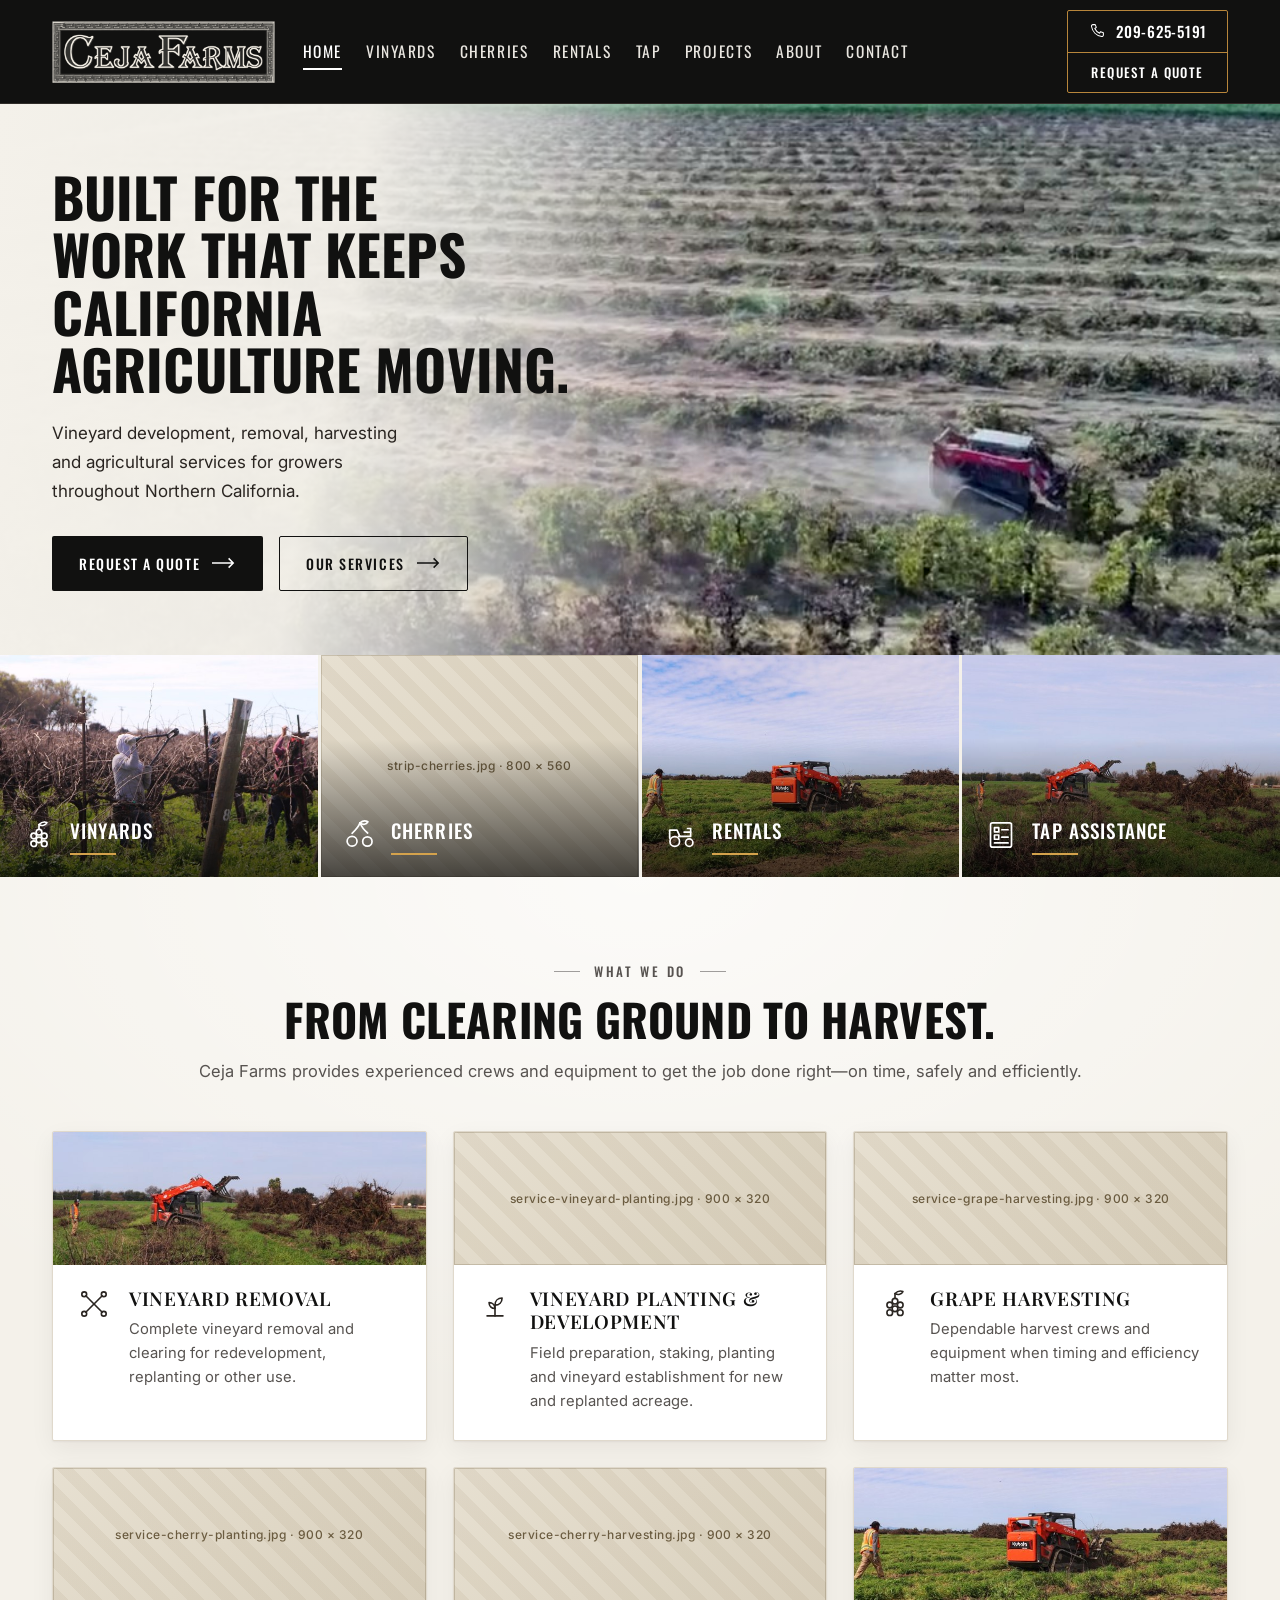
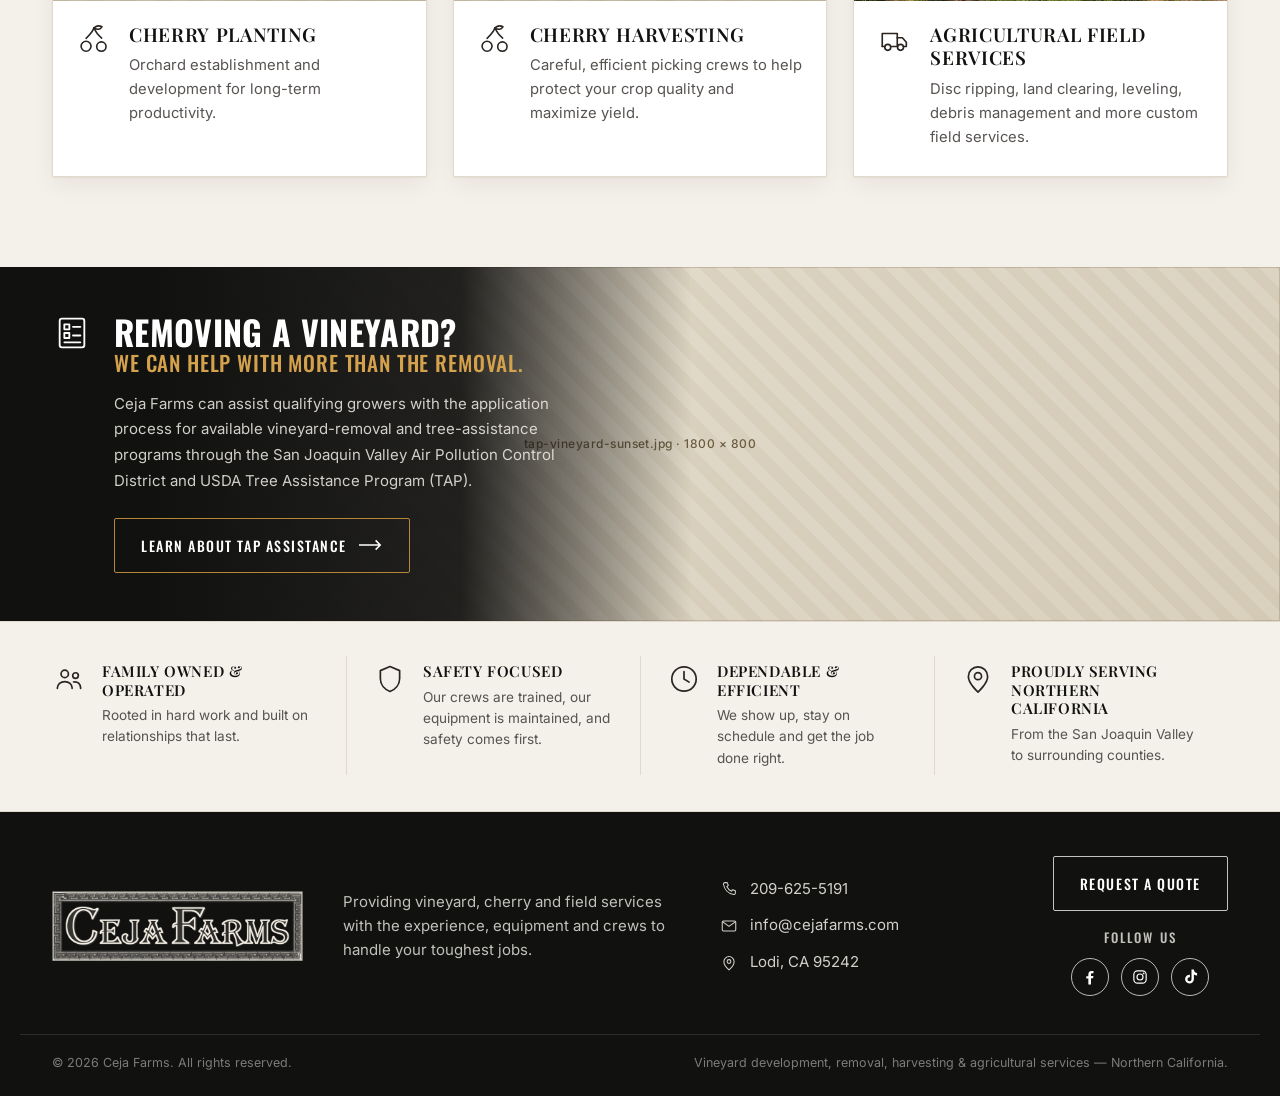
==== index.html @ ed7c7c28 "Initial commit: Ceja Farms static site Eight-page static site (plain HTML/CSS/vanilla JS, no build s" ====
<!DOCTYPE html>
<html lang="en">
<head>
<meta charset="UTF-8">
<meta name="viewport" content="width=device-width, initial-scale=1">
<title>Ceja Farms &mdash; Vineyard Development, Removal &amp; Harvesting | Northern California</title>
<meta name="description" content="Ceja Farms provides vineyard development, removal, harvesting, cherry farming, equipment rentals and TAP assistance for growers throughout Northern California.">

<link rel="preconnect" href="https://fonts.googleapis.com">
<link rel="preconnect" href="https://fonts.gstatic.com" crossorigin>
<link href="https://fonts.googleapis.com/css2?family=Oswald:wght@400;500;600;700&family=Inter:wght@400;500;600&family=Playfair+Display:wght@600;700&display=swap" rel="stylesheet">
<link rel="stylesheet" href="css/styles.css">
</head>
<body>

<a class="skip-link" href="#main">Skip to content</a>

<!-- ================================ HEADER ================================ -->
<header class="site-header" id="siteHeader">
  <div class="container header__inner">

    <a class="logo" href="index.html" aria-label="Ceja Farms home">
      <img class="logo__img" src="images/logo.png" alt="Ceja Farms" width="700" height="195">
    </a>

    <button class="nav-toggle" id="navToggle" aria-expanded="false" aria-controls="primaryNav" aria-label="Open menu">
      <span class="nav-toggle__bar"></span>
      <span class="nav-toggle__bar"></span>
      <span class="nav-toggle__bar"></span>
    </button>

    <nav class="nav" id="primaryNav" aria-label="Primary">
      <ul class="nav__list">
        <li><a class="nav__link is-active" href="index.html">Home</a></li>
        <li><a class="nav__link" href="vinyards.html">Vinyards</a></li>
        <li><a class="nav__link" href="cherries.html">Cherries</a></li>
        <li><a class="nav__link" href="rentals.html">Rentals</a></li>
        <li><a class="nav__link" href="tap.html">Tap</a></li>
        <li><a class="nav__link" href="projects.html">Projects</a></li>
        <li><a class="nav__link" href="about.html">About</a></li>
        <li><a class="nav__link" href="contact.html">Contact</a></li>
      </ul>

      <div class="header__actions">
        <a class="header__phone" href="tel:+12096255191">
          <svg class="ico" viewBox="0 0 24 24" aria-hidden="true"><path d="M6.6 3.5h3l1.5 3.7-2 1.4a12.5 12.5 0 0 0 6.3 6.3l1.4-2 3.7 1.5v3a2 2 0 0 1-2.2 2A16.8 16.8 0 0 1 4.6 5.7a2 2 0 0 1 2-2.2Z"/></svg>
          <span>209-625-5191</span>
        </a>
        <a class="btn btn--ghost-gold header__quote" href="contact.html">Request a Quote</a>
      </div>
    </nav>

  </div>
</header>

<main id="main">

  <!-- ================================= HERO ================================= -->
  <section class="hero">
    <div class="hero__media media" data-ph="hero-vineyard-removal-poster.jpg &middot; 960 &times; 540">
      <img src="images/hero-vineyard-removal-poster.jpg" alt="Aerial view of a vineyard being removed, with pulled vines windrowed between the rows">
      <!-- The source is attached by js/main.js on wide screens only, so phones
           never download it and keep the still above instead. -->
      <video class="hero__video" id="heroVideo"
             data-mp4="video/hero-vineyard-removal.mp4"
             poster="images/hero-vineyard-removal-poster.jpg"
             muted loop playsinline preload="none"
             aria-hidden="true" tabindex="-1"></video>
    </div>
    <div class="hero__scrim" aria-hidden="true"></div>

    <div class="container hero__inner">
      <div class="hero__content">
        <h1 class="hero__title">Built for the <br>work that keeps <br>California <br>agriculture moving.</h1>
        <p class="hero__lede">Vineyard development, removal, harvesting and agricultural services for growers throughout Northern California.</p>
        <div class="hero__cta">
          <a class="btn btn--solid" href="contact.html">Request a Quote <svg class="arw" viewBox="0 0 26 12" aria-hidden="true"><path d="M0 6h23M18 1l5 5-5 5"/></svg></a>
          <a class="btn btn--outline" href="#services">Our Services <svg class="arw" viewBox="0 0 26 12" aria-hidden="true"><path d="M0 6h23M18 1l5 5-5 5"/></svg></a>
        </div>
      </div>
    </div>
  </section>

  <!-- ============================= FEATURE STRIP ============================= -->
  <section class="strip" aria-label="Our divisions">
    <a class="feature" href="vinyards.html">
      <div class="feature__media media" data-ph="strip-vinyards.jpg &middot; 800 &times; 560">
        <img src="images/strip-vinyards.jpg" alt="Vineyard rows running toward the hills">
      </div>
      <div class="feature__label">
        <svg class="ico ico--lg" viewBox="0 0 24 24" aria-hidden="true"><path d="M12 4.6V8"/><path d="M12 4.6c1.9-1.9 4.1-2 5.6-1.4-1 1.9-3.3 2.8-5.6 1.4Z"/><circle cx="12" cy="10" r="2"/><circle cx="8.3" cy="12.7" r="2"/><circle cx="15.7" cy="12.7" r="2"/><circle cx="12" cy="15.4" r="2"/><circle cx="8.3" cy="18.1" r="2"/><circle cx="15.7" cy="18.1" r="2"/></svg>
        <span class="feature__name">Vinyards</span>
      </div>
    </a>

    <a class="feature" href="cherries.html">
      <div class="feature__media media" data-ph="strip-cherries.jpg &middot; 800 &times; 560">
        <img src="images/strip-cherries.jpg" alt="Ripe cherries hanging on the branch">
      </div>
      <div class="feature__label">
        <svg class="ico ico--lg" viewBox="0 0 24 24" aria-hidden="true"><path d="M12 3.4c-1.2 3.4-3.6 5.6-5.6 7.4"/><path d="M12 3.4c1.3 3.4 3.4 5.6 5.4 7.2"/><path d="M12 3.4c1.9-1.6 4-1.6 5.6-.7-1.2 1.9-3.4 2.4-5.6.7Z"/><circle cx="6.4" cy="16.4" r="3.5"/><circle cx="17.2" cy="16.6" r="3.3"/></svg>
        <span class="feature__name">Cherries</span>
      </div>
    </a>

    <a class="feature" href="rentals.html">
      <div class="feature__media media" data-ph="strip-rentals.jpg &middot; 800 &times; 560">
        <img src="images/strip-rentals.jpg" alt="Tractor and implement working an open field">
      </div>
      <div class="feature__label">
        <svg class="ico ico--lg" viewBox="0 0 24 24" aria-hidden="true"><path d="M4 14.2V8.6h5.2l2 4.4"/><path d="M10.4 13h8.4V9.9h-4.6"/><path d="M18.8 9.9V7.4h-2.2"/><circle cx="7.6" cy="16.6" r="3.4"/><circle cx="17.8" cy="17.4" r="2.6"/></svg>
        <span class="feature__name">Rentals</span>
      </div>
    </a>

    <a class="feature" href="tap.html">
      <div class="feature__media media" data-ph="strip-tap.jpg &middot; 800 &times; 560">
        <img src="images/strip-tap.jpg" alt="Crew walking a vineyard block">
      </div>
      <div class="feature__label">
        <svg class="ico ico--lg" viewBox="0 0 24 24" aria-hidden="true"><rect x="4.6" y="3.4" width="14.8" height="17.2" rx="1.4"/><rect x="7.4" y="6.8" width="3" height="3"/><path d="M12.6 8.3h4.4"/><rect x="7.4" y="12" width="3" height="3"/><path d="M12.6 13.5h4.4"/><path d="M7.4 17.6h9.6"/></svg>
        <span class="feature__name">Tap Assistance</span>
      </div>
    </a>
  </section>

  <!-- ============================== WHAT WE DO ============================== -->
  <section class="services section" id="services">
    <div class="container">

      <div class="section__head">
        <p class="eyebrow"><span class="eyebrow__rule"></span>What We Do<span class="eyebrow__rule"></span></p>
        <h2 class="section__title">From clearing ground to harvest.</h2>
        <p class="section__lede">Ceja Farms provides experienced crews and equipment to get the job done right&mdash;on time, safely and efficiently.</p>
      </div>

      <div class="cards">

        <article class="card">
          <div class="card__media media" data-ph="service-vineyard-removal.jpg &middot; 900 &times; 320">
            <img src="images/service-vineyard-removal.jpg" alt="Tractor removing old vines from a vineyard block">
          </div>
          <div class="card__body">
            <svg class="ico ico--card" viewBox="0 0 24 24" aria-hidden="true"><path d="M6.2 6.2 17.8 17.8"/><path d="M17.8 6.2 6.2 17.8"/><circle cx="5.1" cy="5.1" r="1.7"/><circle cx="18.9" cy="5.1" r="1.7"/><circle cx="5.1" cy="18.9" r="1.7"/><circle cx="18.9" cy="18.9" r="1.7"/></svg>
            <div class="card__text">
              <h3 class="card__title">Vineyard Removal</h3>
              <p>Complete vineyard removal and clearing for redevelopment, replanting or other use.</p>
            </div>
          </div>
        </article>

        <article class="card">
          <div class="card__media media" data-ph="service-vineyard-planting.jpg &middot; 900 &times; 320">
            <img src="images/service-vineyard-planting.jpg" alt="Newly planted and staked vineyard rows">
          </div>
          <div class="card__body">
            <svg class="ico ico--card" viewBox="0 0 24 24" aria-hidden="true"><path d="M12 20.4v-7.6"/><path d="M12 12.8c0-3 2-5 5-5 0 3-2 5-5 5Z"/><path d="M12 15.2c0-2.5-1.7-4.2-4.2-4.2 0 2.5 1.7 4.2 4.2 4.2Z"/><path d="M6.4 20.4h11.2"/></svg>
            <div class="card__text">
              <h3 class="card__title">Vineyard Planting &amp; Development</h3>
              <p>Field preparation, staking, planting and vineyard establishment for new and replanted acreage.</p>
            </div>
          </div>
        </article>

        <article class="card">
          <div class="card__media media" data-ph="service-grape-harvesting.jpg &middot; 900 &times; 320">
            <img src="images/service-grape-harvesting.jpg" alt="Bins of freshly picked wine grapes in the vineyard">
          </div>
          <div class="card__body">
            <svg class="ico ico--card" viewBox="0 0 24 24" aria-hidden="true"><path d="M12 4.6V8"/><path d="M12 4.6c1.9-1.9 4.1-2 5.6-1.4-1 1.9-3.3 2.8-5.6 1.4Z"/><circle cx="12" cy="10" r="2"/><circle cx="8.3" cy="12.7" r="2"/><circle cx="15.7" cy="12.7" r="2"/><circle cx="12" cy="15.4" r="2"/><circle cx="8.3" cy="18.1" r="2"/><circle cx="15.7" cy="18.1" r="2"/></svg>
            <div class="card__text">
              <h3 class="card__title">Grape Harvesting</h3>
              <p>Dependable harvest crews and equipment when timing and efficiency matter most.</p>
            </div>
          </div>
        </article>

        <article class="card">
          <div class="card__media media" data-ph="service-cherry-planting.jpg &middot; 900 &times; 320">
            <img src="images/service-cherry-planting.jpg" alt="Blossoming cherry orchard rows">
          </div>
          <div class="card__body">
            <svg class="ico ico--card" viewBox="0 0 24 24" aria-hidden="true"><path d="M12 3.4c-1.2 3.4-3.6 5.6-5.6 7.4"/><path d="M12 3.4c1.3 3.4 3.4 5.6 5.4 7.2"/><path d="M12 3.4c1.9-1.6 4-1.6 5.6-.7-1.2 1.9-3.4 2.4-5.6.7Z"/><circle cx="6.4" cy="16.4" r="3.5"/><circle cx="17.2" cy="16.6" r="3.3"/></svg>
            <div class="card__text">
              <h3 class="card__title">Cherry Planting</h3>
              <p>Orchard establishment and development for long-term productivity.</p>
            </div>
          </div>
        </article>

        <article class="card">
          <div class="card__media media" data-ph="service-cherry-harvesting.jpg &middot; 900 &times; 320">
            <img src="images/service-cherry-harvesting.jpg" alt="Ripe cherries ready for picking">
          </div>
          <div class="card__body">
            <svg class="ico ico--card" viewBox="0 0 24 24" aria-hidden="true"><path d="M12 3.4c-1.2 3.4-3.6 5.6-5.6 7.4"/><path d="M12 3.4c1.3 3.4 3.4 5.6 5.4 7.2"/><path d="M12 3.4c1.9-1.6 4-1.6 5.6-.7-1.2 1.9-3.4 2.4-5.6.7Z"/><circle cx="6.4" cy="16.4" r="3.5"/><circle cx="17.2" cy="16.6" r="3.3"/></svg>
            <div class="card__text">
              <h3 class="card__title">Cherry Harvesting</h3>
              <p>Careful, efficient picking crews to help protect your crop quality and maximize yield.</p>
            </div>
          </div>
        </article>

        <article class="card">
          <div class="card__media media" data-ph="service-field-services.jpg &middot; 900 &times; 320">
            <img src="images/service-field-services.jpg" alt="Tractor disc ripping an open field">
          </div>
          <div class="card__body">
            <svg class="ico ico--card" viewBox="0 0 24 24" aria-hidden="true"><path d="M3 16.6V7.4h10.6v9.2"/><path d="M13.6 10.4h3.6l2.8 3.2v3H18"/><path d="M3 16.6h1.8"/><path d="M9.6 16.6h4.2"/><circle cx="6.9" cy="17.2" r="2.1"/><circle cx="15.9" cy="17.2" r="2.1"/></svg>
            <div class="card__text">
              <h3 class="card__title">Agricultural Field Services</h3>
              <p>Disc ripping, land clearing, leveling, debris management and more custom field services.</p>
            </div>
          </div>
        </article>

      </div>
    </div>
  </section>

  <!-- =============================== TAP CALLOUT =============================== -->
  <section class="callout">
    <div class="callout__media media" data-ph="tap-vineyard-sunset.jpg &middot; 1800 &times; 800">
      <img src="images/tap-vineyard-sunset.jpg" alt="Vineyard at sunset with a tractor working the rows">
    </div>

    <div class="container">
      <div class="callout__panel">
        <svg class="ico ico--callout" viewBox="0 0 24 24" aria-hidden="true"><rect x="4.6" y="3.4" width="14.8" height="17.2" rx="1.4"/><rect x="7.4" y="6.8" width="3" height="3"/><path d="M12.6 8.3h4.4"/><rect x="7.4" y="12" width="3" height="3"/><path d="M12.6 13.5h4.4"/><path d="M7.4 17.6h9.6"/></svg>
        <div class="callout__text">
          <h2 class="callout__title">Removing a vineyard?<span class="callout__title-alt">We can help with more than the removal.</span></h2>
          <p>Ceja Farms can assist qualifying growers with the application process for available vineyard-removal and tree-assistance programs through the San Joaquin Valley Air Pollution Control District and USDA Tree Assistance Program (TAP).</p>
          <a class="btn btn--ghost-gold" href="tap.html">Learn About TAP Assistance <svg class="arw" viewBox="0 0 26 12" aria-hidden="true"><path d="M0 6h23M18 1l5 5-5 5"/></svg></a>
        </div>
      </div>
    </div>
  </section>

  <!-- ================================ TRUST BAR ================================ -->
  <section class="trust" aria-label="Why growers choose Ceja Farms">
    <div class="container trust__grid">

      <div class="trust__item">
        <svg class="ico ico--trust" viewBox="0 0 24 24" aria-hidden="true"><circle cx="9" cy="8.4" r="2.6"/><path d="M3.8 18.6c0-2.9 2.3-4.8 5.2-4.8s5.2 1.9 5.2 4.8"/><circle cx="16.6" cy="9.6" r="2"/><path d="M15.2 14.1c2.9-.5 5 1.3 5 4.5"/></svg>
        <div>
          <h3 class="trust__title">Family Owned &amp; Operated</h3>
          <p>Rooted in hard work and built on relationships that last.</p>
        </div>
      </div>

      <div class="trust__item">
        <svg class="ico ico--trust" viewBox="0 0 24 24" aria-hidden="true"><path d="M12 3.2 5.2 6.1v5.6c0 4.2 2.9 7.6 6.8 9.1 3.9-1.5 6.8-4.9 6.8-9.1V6.1L12 3.2Z"/></svg>
        <div>
          <h3 class="trust__title">Safety Focused</h3>
          <p>Our crews are trained, our equipment is maintained, and safety comes first.</p>
        </div>
      </div>

      <div class="trust__item">
        <svg class="ico ico--trust" viewBox="0 0 24 24" aria-hidden="true"><circle cx="12" cy="12" r="8.6"/><path d="M12 6.8V12l3.6 2.2"/></svg>
        <div>
          <h3 class="trust__title">Dependable &amp; Efficient</h3>
          <p>We show up, stay on schedule and get the job done right.</p>
        </div>
      </div>

      <div class="trust__item">
        <svg class="ico ico--trust" viewBox="0 0 24 24" aria-hidden="true"><path d="M12 21.2s6.8-6 6.8-11a6.8 6.8 0 1 0-13.6 0c0 5 6.8 11 6.8 11Z"/><circle cx="12" cy="10" r="2.5"/></svg>
        <div>
          <h3 class="trust__title">Proudly Serving Northern California</h3>
          <p>From the San Joaquin Valley to surrounding counties.</p>
        </div>
      </div>

    </div>
  </section>

</main>

<!-- ================================= FOOTER ================================= -->
<footer class="site-footer">
  <div class="container footer__grid">

    <a class="logo logo--footer" href="index.html" aria-label="Ceja Farms home">
      <img class="logo__img" src="images/logo.png" alt="Ceja Farms" width="700" height="195">
    </a>

    <p class="footer__tagline">Providing vineyard, cherry and field services with the experience, equipment and crews to handle your toughest jobs.</p>

    <ul class="footer__contact">
      <li>
        <svg class="ico" viewBox="0 0 24 24" aria-hidden="true"><path d="M6.6 3.5h3l1.5 3.7-2 1.4a12.5 12.5 0 0 0 6.3 6.3l1.4-2 3.7 1.5v3a2 2 0 0 1-2.2 2A16.8 16.8 0 0 1 4.6 5.7a2 2 0 0 1 2-2.2Z"/></svg>
        <a href="tel:+12096255191">209-625-5191</a>
      </li>
      <li>
        <svg class="ico" viewBox="0 0 24 24" aria-hidden="true"><rect x="3" y="5.4" width="18" height="13.2" rx="1.6"/><path d="m3.6 6.4 8.4 6.2 8.4-6.2"/></svg>
        <a href="mailto:info@cejafarms.com">info@cejafarms.com</a>
      </li>
      <li>
        <svg class="ico" viewBox="0 0 24 24" aria-hidden="true"><path d="M12 21.2s6.8-6 6.8-11a6.8 6.8 0 1 0-13.6 0c0 5 6.8 11 6.8 11Z"/><circle cx="12" cy="10" r="2.5"/></svg>
        <span>Lodi, CA 95242</span>
      </li>
    </ul>

    <div class="footer__actions">
      <a class="btn btn--ghost-light" href="contact.html">Request a Quote</a>
      <div class="footer__follow">
        <p class="footer__follow-label">Follow Us</p>
        <div class="socials">
          <a class="social" href="https://www.facebook.com/cejafarms/" target="_blank" rel="noopener" aria-label="Ceja Farms on Facebook">
            <svg viewBox="0 0 24 24" aria-hidden="true"><path fill="currentColor" stroke="none" d="M13.2 21v-7.4h2.5l.4-2.9h-2.9V8.9c0-.8.2-1.4 1.4-1.4h1.6V4.9c-.3 0-1.2-.1-2.3-.1-2.3 0-3.9 1.4-3.9 4v2.2H7.5v2.9h2.5V21h3.2Z"/></svg>
          </a>
          <a class="social" href="https://www.instagram.com/cejafarms/" target="_blank" rel="noopener" aria-label="Ceja Farms on Instagram">
            <svg viewBox="0 0 24 24" aria-hidden="true"><rect x="4.6" y="4.6" width="14.8" height="14.8" rx="4.4"/><circle cx="12" cy="12" r="3.6"/><circle cx="16.4" cy="7.7" r="1" fill="currentColor" stroke="none"/></svg>
          </a>
          <a class="social" href="https://www.tiktok.com/@cejafarms1" target="_blank" rel="noopener" aria-label="Ceja Farms on TikTok">
            <svg viewBox="0 0 24 24" aria-hidden="true"><path fill="currentColor" stroke="none" d="M16.7 3h-2.9v11.6a2.4 2.4 0 1 1-1.9-2.35V9.2a5.3 5.3 0 1 0 4.8 5.28V8.9a6.5 6.5 0 0 0 3.8 1.22V7.2a3.7 3.7 0 0 1-2.7-1.15A3.9 3.9 0 0 1 16.7 3Z"/></svg>
          </a>
        </div>
      </div>
    </div>

  </div>

  <div class="container footer__legal">
    <p>&copy; <span id="year">2026</span> Ceja Farms. All rights reserved.</p>
    <p>Vineyard development, removal, harvesting &amp; agricultural services &mdash; Northern California.</p>
  </div>
</footer>

<script src="js/main.js"></script>
</body>
</html>
---- css/styles.css ----
/* =========================================================================
   CEJA FARMS — Global stylesheet
   1.  Tokens
   2.  Base / reset
   3.  Layout helpers
   4.  Buttons, icons, logo
   5.  Header + navigation
   6.  Hero
   7.  Feature strip
   8.  What We Do (service cards)
   9.  TAP callout banner
   10. Trust bar
   11. Footer
   12. Image placeholders
   13. Responsive
   ========================================================================= */

/* ============================== 1. TOKENS ============================== */
:root {
  /* Palette */
  --black:        #111110;   /* header / footer / solid buttons */
  --black-soft:   #1a1917;
  --ink:          #2a2521;   /* dark brown-black body text */
  --ink-muted:    #575350;
  --cream:        #f4f1ea;   /* warm off-white section background */
  --cream-deep:   #ece7dc;   /* alternate / placeholder base */
  --white:        #ffffff;
  --gold:         #d4a24c;   /* accent — underlines, outlined buttons */
  --gold-deep:    #b8863b;
  --line:         #e0d9cc;   /* hairline borders on cream */
  --line-dark:    #302d29;   /* hairline borders on black */

  /* Type */
  --font-display: "Oswald", "Arial Narrow", Impact, sans-serif;
  --font-body:    "Inter", -apple-system, BlinkMacSystemFont, "Segoe UI", Roboto, Helvetica, Arial, sans-serif;
  --font-serif:   "Playfair Display", "Times New Roman", Georgia, serif;

  /* Metrics */
  --container:    1240px;
  --gutter:       32px;
  --header-h:     100px;
  --radius:       2px;
  /* Distance from the viewport edge to the container's content edge */
  --edge:         max(var(--gutter), calc((100vw - var(--container)) / 2 + var(--gutter)));
  --shadow-card:  0 1px 2px rgba(30, 24, 16, .05), 0 8px 24px rgba(30, 24, 16, .06);
  --ease:         cubic-bezier(.4, 0, .2, 1);
}

/* ============================ 2. BASE / RESET ============================ */
*, *::before, *::after { box-sizing: border-box; }

html { -webkit-text-size-adjust: 100%; scroll-behavior: smooth; }

body {
  margin: 0;
  font-family: var(--font-body);
  font-size: 16px;
  line-height: 1.65;
  color: var(--ink);
  background: var(--cream);
  -webkit-font-smoothing: antialiased;
}

img, svg { display: block; max-width: 100%; }
a { color: inherit; text-decoration: none; }
ul { margin: 0; padding: 0; list-style: none; }
p  { margin: 0 0 1em; }
h1, h2, h3 { margin: 0 0 .5em; }

:focus-visible {
  outline: 2px solid var(--gold);
  outline-offset: 3px;
}

.skip-link {
  position: absolute;
  left: -9999px;
  top: 0;
  z-index: 200;
  padding: 12px 20px;
  background: var(--gold);
  color: var(--black);
  font-family: var(--font-display);
  letter-spacing: .06em;
  text-transform: uppercase;
}
.skip-link:focus { left: 12px; top: 12px; }

/* ========================== 3. LAYOUT HELPERS ========================== */
.container {
  width: 100%;
  max-width: var(--container);
  margin-inline: auto;
  padding-inline: var(--gutter);
}

.section { padding: 84px 0 90px; }

/* Photo slot. Every image on the page sits in one of these so a missing photo
   still holds its aspect ratio (see section 12 for the placeholder styling).
   Declared here, ahead of the components, so component rules can override it. */
.media {
  position: relative;
  overflow: hidden;
  background: var(--cream-deep);
}
.media img {
  width: 100%;
  height: 100%;
  object-fit: cover;
}

.services {
  background:
    radial-gradient(120% 90% at 50% 0%, rgba(255, 255, 255, .7), rgba(255, 255, 255, 0) 60%),
    var(--cream);
}

.section__head {
  text-align: center;
  max-width: 900px;
  margin: 0 auto 46px;
}

.eyebrow {
  display: flex;
  align-items: center;
  justify-content: center;
  gap: 14px;
  margin: 0 0 14px;
  font-family: var(--font-display);
  font-size: 13px;
  font-weight: 500;
  letter-spacing: .22em;
  text-transform: uppercase;
  color: var(--ink-muted);
}
.eyebrow__rule {
  width: 26px;
  height: 1px;
  background: var(--ink-muted);
  opacity: .55;
}

.section__title {
  margin: 0 0 14px;
  font-family: var(--font-display);
  font-weight: 700;
  font-size: clamp(28px, 3.5vw, 46px);
  line-height: 1.06;
  letter-spacing: .005em;
  text-transform: uppercase;
  color: var(--black);
}

.section__lede {
  margin: 0;
  font-size: 16.5px;
  color: var(--ink-muted);
}

/* ===================== 4. BUTTONS, ICONS, LOGO ===================== */
.btn {
  display: inline-flex;
  align-items: center;
  gap: 12px;
  padding: 15px 26px;
  border: 1px solid transparent;
  border-radius: var(--radius);
  font-family: var(--font-display);
  font-size: 14px;
  font-weight: 500;
  letter-spacing: .11em;
  text-transform: uppercase;
  white-space: nowrap;
  cursor: pointer;
  transition: background-color .25s var(--ease), color .25s var(--ease),
              border-color .25s var(--ease), transform .25s var(--ease);
}
.btn:hover { transform: translateY(-1px); }
.btn .arw { width: 24px; height: 12px; flex: none; }
.btn .arw path { fill: none; stroke: currentColor; stroke-width: 1.6; }

.btn--solid  { background: var(--black); color: var(--white); }
.btn--solid:hover { background: var(--gold-deep); }

.btn--outline {
  background: transparent;
  color: var(--black);
  border-color: var(--black);
}
.btn--outline:hover { background: var(--black); color: var(--white); }

.btn--ghost-gold {
  background: transparent;
  color: var(--white);
  border-color: var(--gold-deep);
}
.btn--ghost-gold:hover { background: var(--gold); color: var(--black); border-color: var(--gold); }

.btn--ghost-light {
  background: transparent;
  color: var(--white);
  border-color: rgba(255, 255, 255, .75);
}
.btn--ghost-light:hover { background: var(--white); color: var(--black); }

/* Line icons */
.ico {
  width: 18px;
  height: 18px;
  flex: none;
  fill: none;
  stroke: currentColor;
  stroke-width: 1.4;
  stroke-linecap: round;
  stroke-linejoin: round;
}
.ico--lg      { width: 34px; height: 34px; stroke-width: 1.2; }
.ico--card    { width: 34px; height: 34px; stroke-width: 1.15; color: var(--ink); }
.ico--callout { width: 40px; height: 40px; stroke-width: 1.1; color: var(--white); }
.ico--trust   { width: 34px; height: 34px; stroke-width: 1.2; color: var(--ink); }

/* Wordmark (images/logo.png — dark plaque w/ transparency, sits on the black bars) */
.logo {
  display: inline-block;
  line-height: 0;
}

.logo__img {
  display: block;
  height: 62px;
  width: auto;
}

.logo--footer .logo__img { height: 70px; }

/* ======================= 5. HEADER + NAVIGATION ======================= */
.site-header {
  position: sticky;
  top: 0;
  z-index: 100;
  background: var(--black);
  border-bottom: 1px solid var(--line-dark);
}

.header__inner {
  display: flex;
  align-items: center;
  gap: 28px;
  min-height: var(--header-h);
  padding-block: 10px;
}

.nav {
  display: flex;
  align-items: center;
  gap: 28px;
  flex: 1;
  justify-content: space-between;
}

.nav__list {
  display: flex;
  align-items: center;
  gap: clamp(14px, 1.9vw, 30px);
  flex-wrap: wrap;
}

.nav__link {
  position: relative;
  display: block;
  padding: 6px 0;
  font-family: var(--font-display);
  font-size: 15.5px;
  font-weight: 400;
  letter-spacing: .1em;
  text-transform: uppercase;
  color: #e9e6e0;
  transition: color .2s var(--ease);
}
.nav__link::after {
  content: "";
  position: absolute;
  left: 0;
  bottom: 0;
  width: 0;
  height: 2px;
  background: var(--white);
  transition: width .25s var(--ease);
}
.nav__link:hover { color: var(--white); }
.nav__link:hover::after,
.nav__link.is-active::after { width: 100%; }
.nav__link.is-active { color: var(--white); }

.header__actions {
  display: flex;
  flex-direction: column;
  align-items: stretch;
  gap: 0;
  border: 1px solid var(--gold-deep);
  border-radius: var(--radius);
  overflow: hidden;
}

.header__phone {
  display: flex;
  align-items: center;
  justify-content: center;
  gap: 10px;
  padding: 8px 20px;
  font-family: var(--font-display);
  font-size: 15px;
  font-weight: 500;
  letter-spacing: .05em;
  color: var(--white);
  border-bottom: 1px solid var(--gold-deep);
  transition: background-color .2s var(--ease);
}
.header__phone:hover { background: rgba(212, 162, 76, .14); }

.header__quote {
  justify-content: center;
  padding: 9px 20px;
  border: 0;
  font-size: 13px;
}

/* Mobile menu button */
.nav-toggle {
  display: none;
  margin-left: auto;
  padding: 10px;
  width: 44px;
  height: 42px;
  background: transparent;
  border: 1px solid var(--line-dark);
  border-radius: var(--radius);
  cursor: pointer;
}
.nav-toggle__bar {
  display: block;
  width: 100%;
  height: 1.5px;
  background: var(--white);
  transition: transform .3s var(--ease), opacity .2s var(--ease);
}
.nav-toggle__bar + .nav-toggle__bar { margin-top: 5px; }
.nav-toggle[aria-expanded="true"] .nav-toggle__bar:nth-child(1) { transform: translateY(6.5px) rotate(45deg); }
.nav-toggle[aria-expanded="true"] .nav-toggle__bar:nth-child(2) { opacity: 0; }
.nav-toggle[aria-expanded="true"] .nav-toggle__bar:nth-child(3) { transform: translateY(-6.5px) rotate(-45deg); }

/* ================================ 6. HERO ================================ */
.hero {
  position: relative;
  display: flex;
  align-items: center;
  min-height: clamp(520px, 43vw, 640px);
  background: var(--cream);
  overflow: hidden;
}

.hero__media {
  position: absolute;
  inset: 0;
  z-index: 0;
}

/* Holds solid cream behind the headline, then clears quickly so the footage
   keeps its own colour instead of being hazed across the whole frame. */
.hero__scrim {
  position: absolute;
  inset: 0;
  z-index: 1;
  background: linear-gradient(
    100deg,
    var(--cream) 0%,
    rgba(244, 241, 234, .96) 27%,
    rgba(244, 241, 234, .66) 39%,
    rgba(244, 241, 234, .16) 51%,
    rgba(244, 241, 234, 0) 60%
  );
}

.hero__inner { position: relative; z-index: 2; width: 100%; }

.hero__content { max-width: 640px; padding: 56px 0; }

.hero__title {
  margin: 0 0 22px;
  font-family: var(--font-display);
  font-weight: 700;
  font-size: clamp(36px, 4.3vw, 58px);
  line-height: 1.04;
  letter-spacing: .002em;
  text-transform: uppercase;
  color: var(--black);
}
/* Line breaks are authored to match the mockup on desktop; below the nav
   breakpoint the headline reflows naturally instead. */
@media (max-width: 1024px) {
  .hero__title br { display: none; }
}

.hero__lede {
  max-width: 34ch;
  margin: 0 0 30px;
  font-size: 17px;
  line-height: 1.7;
  color: var(--ink);
}

.hero__cta { display: flex; flex-wrap: wrap; gap: 16px; }

/* ============================ 7. FEATURE STRIP ============================ */
.strip {
  display: grid;
  grid-template-columns: repeat(4, 1fr);
  gap: 3px;
  background: var(--cream);
}

.feature {
  position: relative;
  display: block;
  overflow: hidden;
  isolation: isolate;
}

.feature__media {
  aspect-ratio: 10 / 7;
  height: 100%;
}
.feature__media img { transition: transform .7s var(--ease); }
.feature:hover .feature__media img { transform: scale(1.05); }

.feature::after {
  content: "";
  position: absolute;
  inset: 0;
  background: linear-gradient(180deg, rgba(0, 0, 0, 0) 38%, rgba(0, 0, 0, .68) 100%);
  z-index: 1;
}

.feature__label {
  position: absolute;
  left: 0;
  right: 0;
  bottom: 0;
  z-index: 2;
  display: flex;
  align-items: center;
  gap: 14px;
  padding: 20px 22px 22px;
  color: var(--white);
}

.feature__name {
  position: relative;
  padding-bottom: 8px;
  font-family: var(--font-display);
  font-size: clamp(16px, 1.5vw, 21px);
  font-weight: 500;
  letter-spacing: .06em;
  text-transform: uppercase;
}
.feature__name::after {
  content: "";
  position: absolute;
  left: 0;
  bottom: 0;
  width: 46px;
  height: 2px;
  background: var(--gold);
  transition: width .35s var(--ease);
}
.feature:hover .feature__name::after { width: 100%; }

/* ========================= 8. WHAT WE DO — CARDS ========================= */
.cards {
  display: grid;
  grid-template-columns: repeat(3, 1fr);
  gap: 26px;
}

.card {
  display: flex;
  flex-direction: column;
  background: var(--white);
  border: 1px solid var(--line);
  border-radius: var(--radius);
  box-shadow: var(--shadow-card);
  overflow: hidden;
  transition: transform .3s var(--ease), box-shadow .3s var(--ease);
}
.card:hover {
  transform: translateY(-3px);
  box-shadow: 0 2px 4px rgba(30, 24, 16, .06), 0 16px 34px rgba(30, 24, 16, .12);
}

.card__media { aspect-ratio: 45 / 16; }
.card__media img { transition: transform .6s var(--ease); }
.card:hover .card__media img { transform: scale(1.04); }

.card__body {
  display: grid;
  grid-template-columns: 34px 1fr;
  gap: 18px;
  padding: 22px 24px 26px;
  flex: 1;
}

.card__title {
  margin: 0 0 8px;
  font-family: var(--font-serif);
  font-weight: 600;
  font-size: 19px;
  line-height: 1.25;
  letter-spacing: .035em;
  text-transform: uppercase;
  color: var(--black);
}

.card__text p {
  margin: 0;
  font-size: 14.8px;
  line-height: 1.62;
  color: var(--ink-muted);
}

/* =========================== 9. TAP CALLOUT =========================== */
.callout {
  position: relative;
  background: var(--black);
  overflow: hidden;
}

.callout__media {
  position: absolute;
  inset: 0;
  z-index: 0;
}

.callout .container { position: relative; z-index: 2; }

.callout__panel {
  position: relative;
  display: grid;
  grid-template-columns: 40px 1fr;
  gap: 22px;
  min-width: 0;              /* never let the button's width stretch the panel */
  max-width: 640px;
  padding: 46px 54px 48px 0;
}
.callout__text { min-width: 0; }
.callout__panel::before {
  content: "";
  position: absolute;
  top: 0;
  bottom: 0;
  right: 0;
  left: -100vw;              /* bleed the dark panel to the left edge */
  z-index: -1;
  background: linear-gradient(
    90deg,
    var(--black) 0%,
    var(--black) 72%,
    rgba(17, 17, 16, .92) 88%,
    rgba(17, 17, 16, 0) 100%
  );
}

.callout__title {
  margin: 0 0 16px;
  font-family: var(--font-display);
  font-weight: 700;
  font-size: clamp(24px, 2.9vw, 34px);
  line-height: 1.12;
  letter-spacing: .01em;
  text-transform: uppercase;
  color: var(--white);
}
.callout__title-alt {
  display: block;
  font-size: .62em;
  font-weight: 500;
  letter-spacing: .04em;
  color: var(--gold);
}

.callout__text p {
  max-width: 52ch;
  margin: 0 0 24px;
  font-size: 15px;
  line-height: 1.72;
  color: rgba(240, 237, 231, .86);
}

/* ============================ 10. TRUST BAR ============================ */
.trust {
  background: var(--cream);
  border-top: 1px solid var(--line);
  border-bottom: 1px solid var(--line);
  padding: 34px 0 36px;
}

.trust__grid {
  display: grid;
  grid-template-columns: repeat(4, 1fr);
}

.trust__item {
  display: grid;
  grid-template-columns: 34px 1fr;
  gap: 16px;
  padding: 6px 26px;
  border-left: 1px solid var(--line);
}
.trust__item:first-child { border-left: 0; padding-left: 0; }

.trust__title {
  margin: 0 0 6px;
  font-family: var(--font-serif);
  font-weight: 600;
  font-size: 15px;
  line-height: 1.25;
  letter-spacing: .04em;
  text-transform: uppercase;
  color: var(--black);
}

.trust__item p {
  margin: 0;
  font-size: 13.6px;
  line-height: 1.55;
  color: var(--ink-muted);
}

/* ============================== 11. FOOTER ============================== */
.site-footer {
  background: var(--black);
  color: #e9e6e0;
  padding: 44px 0 22px;
}

.footer__grid {
  display: grid;
  grid-template-columns: auto minmax(0, 1.15fr) minmax(0, 1fr) auto;
  align-items: center;
  gap: 40px;
}

.footer__tagline {
  margin: 0;
  font-size: 15px;
  line-height: 1.6;
  color: rgba(233, 230, 224, .82);
}

.footer__contact { display: grid; gap: 12px; }
.footer__contact li {
  display: flex;
  align-items: center;
  gap: 12px;
  font-size: 15px;
  color: rgba(233, 230, 224, .9);
}
.footer__contact a { transition: color .2s var(--ease); }
.footer__contact a:hover { color: var(--gold); }

.footer__actions {
  display: grid;
  justify-items: center;
  gap: 16px;
}

.socials { display: flex; gap: 12px; }

.social {
  display: grid;
  place-items: center;
  width: 38px;
  height: 38px;
  border: 1px solid rgba(255, 255, 255, .7);
  border-radius: 50%;
  color: var(--white);
  transition: background-color .25s var(--ease), color .25s var(--ease), border-color .25s var(--ease);
}
.social svg {
  width: 20px;
  height: 20px;
  fill: none;
  stroke: currentColor;
  stroke-width: 1.4;
}
.social:hover { background: var(--white); color: var(--black); border-color: var(--white); }

.footer__legal {
  display: flex;
  flex-wrap: wrap;
  justify-content: space-between;
  gap: 8px 24px;
  margin-top: 38px;
  padding-top: 18px;
  border-top: 1px solid var(--line-dark);
}
.footer__legal p {
  margin: 0;
  font-size: 12.5px;
  color: rgba(233, 230, 224, .5);
}

/* ======================= 12. IMAGE PLACEHOLDERS ======================= */
/* Base .media rules live in section 3 so component overrides (the absolutely
   positioned hero/callout backgrounds) win the cascade. */
.media.is-placeholder {
  background:
    repeating-linear-gradient(45deg,
      rgba(180, 165, 138, .16) 0 12px,
      rgba(180, 165, 138, 0) 12px 24px),
    linear-gradient(140deg, #e7e0d1 0%, #d9d0bd 100%);
  box-shadow: inset 0 0 0 1px rgba(120, 104, 76, .28);
}
.media.is-placeholder img { display: none; }
.media.is-placeholder::after {
  content: attr(data-ph);
  position: absolute;
  inset: 0;
  display: flex;
  align-items: center;
  justify-content: center;
  padding: 10px 14px;
  font-family: var(--font-body);
  font-size: 12px;
  font-weight: 500;
  letter-spacing: .04em;
  line-height: 1.45;
  text-align: center;
  color: #6b5c40;
}

/* =========================================================================
   INTERIOR PAGE COMPONENTS
   Used by vinyards.html (and reusable by the other interior pages).
   ========================================================================= */

/* ------------------------------ Page hero ------------------------------ */
.page-hero {
  position: relative;
  display: flex;
  align-items: center;
  min-height: clamp(460px, 36vw, 540px);
  background: var(--cream);
  overflow: hidden;
}
.page-hero__media { position: absolute; inset: 0; z-index: 0; }
.page-hero__scrim {
  position: absolute;
  inset: 0;
  z-index: 1;
  background: linear-gradient(
    100deg,
    var(--cream) 0%,
    rgba(244, 241, 234, .96) 24%,
    rgba(244, 241, 234, .74) 36%,
    rgba(244, 241, 234, .24) 50%,
    rgba(244, 241, 234, 0) 62%
  );
}
.page-hero__inner { position: relative; z-index: 2; width: 100%; }
.page-hero__content { max-width: 600px; padding: 54px 0; }

.page-hero__title {
  margin: 0 0 18px;
  font-family: var(--font-display);
  font-weight: 700;
  font-size: clamp(34px, 4.2vw, 56px);
  line-height: 1.04;
  text-transform: uppercase;
  color: var(--black);
}

/* Short gold rule under a left-aligned heading */
.rule {
  width: 62px;
  height: 3px;
  margin: 0 0 22px;
  background: var(--gold);
  border: 0;
}

.page-hero__sub {
  max-width: 30ch;
  margin: 0 0 20px;
  font-size: clamp(18px, 1.6vw, 21px);
  line-height: 1.45;
  color: var(--ink);
}

.page-hero__body {
  max-width: 44ch;
  margin: 0 0 28px;
  font-size: 15.5px;
  line-height: 1.7;
  color: var(--ink-muted);
}

/* --------------------- Centred section heading + rule --------------------- */
.section__title--center { margin-bottom: 0; }

.rule--center {
  width: 62px;
  margin: 14px auto 18px;
}

/* ---------------------- Four-up cards (solutions) ---------------------- */
.cards--four { grid-template-columns: repeat(4, 1fr); }
.card--tall .card__media { aspect-ratio: 5 / 3; }

/* Narrower columns than the 3-up home grid, so the type steps down a notch. */
.cards--four .card__body {
  grid-template-columns: 30px 1fr;
  gap: 14px;
  padding: 20px 20px 24px;
}
.cards--four .ico--card { width: 30px; height: 30px; }
.cards--four .card__title { font-size: 17px; letter-spacing: .03em; }
.cards--four .card__text p { font-size: 14.2px; }

/* ------------------- Boxed TAP callout (interior pages) ------------------- */
.callout--boxed {
  background: transparent;
  overflow: visible;
  padding: 0;
}
.callout--boxed .callout__wrap {
  position: relative;
  display: grid;
  grid-template-columns: minmax(0, 46%) minmax(0, 54%);
  overflow: hidden;
  border-radius: var(--radius);
  background: var(--black);
}
.callout--boxed .callout__media {
  position: relative;
  inset: auto;
  grid-column: 2;
  grid-row: 1;
  min-height: 100%;
}
.callout--boxed .callout__panel {
  grid-column: 1;
  grid-row: 1;
  max-width: none;
  padding: 40px 40px 42px 38px;
  z-index: 2;
}
.callout--boxed .callout__title { font-size: clamp(22px, 2.2vw, 28px); }
.callout--boxed .callout__text p { font-size: 14.6px; }

.callout--boxed .callout__panel::before {
  left: 0;
  right: -14%;
  background: linear-gradient(
    90deg,
    var(--black) 0%,
    var(--black) 76%,
    rgba(17, 17, 16, 0) 100%
  );
}

/* -------------------------- Why growers choose -------------------------- */
.why { padding: 76px 0 78px; }

.why__grid {
  display: grid;
  grid-template-columns: repeat(5, 1fr);
  margin-top: 8px;
}

.why__item {
  display: flex;
  flex-direction: column;
  align-items: center;
  gap: 14px;
  padding: 6px 22px;
  border-left: 1px solid var(--line);
  text-align: left;
}
.why__item:first-child { border-left: 0; }

.why__text { max-width: 210px; }

.why__title {
  margin: 0 0 7px;
  font-family: var(--font-display);
  font-weight: 600;
  font-size: 15px;
  line-height: 1.25;
  letter-spacing: .05em;
  text-transform: uppercase;
  color: var(--black);
}

.why__item p {
  margin: 0;
  font-size: 13.8px;
  line-height: 1.6;
  color: var(--ink-muted);
}

/* ---------------------------- Photo gallery ---------------------------- */
.gallery {
  display: grid;
  grid-template-columns: repeat(5, 1fr);
  gap: 3px;
  background: var(--cream);
}
.gallery__item { aspect-ratio: 16 / 9; }
.gallery__item img { transition: transform .7s var(--ease); }
.gallery__item:hover img { transform: scale(1.06); }

/* ----------------------------- CTA bar ----------------------------- */
.cta-bar {
  background: var(--cream-deep);
  border-top: 1px solid var(--line);
  padding: 26px 0;
}

.cta-bar__inner {
  display: flex;
  align-items: center;
  justify-content: center;
  flex-wrap: wrap;
  gap: 18px 26px;
}

.cta-bar__mark {
  display: grid;
  place-items: center;
  width: 54px;
  height: 54px;
  flex: none;
  border: 1px solid var(--ink-muted);
  border-radius: 50%;
  color: var(--ink);
}
.cta-bar__mark .ico { width: 24px; height: 24px; }

.cta-bar__title {
  margin: 0;
  font-family: var(--font-display);
  font-weight: 600;
  font-size: clamp(20px, 2.2vw, 27px);
  line-height: 1.14;
  text-transform: uppercase;
  color: var(--black);
}

.cta-bar__text {
  margin: 0;
  padding-right: 26px;
  border-right: 1px solid var(--line);
  font-size: 15px;
  line-height: 1.5;
  color: var(--ink-muted);
}

/* ------------------------- Circled icon marks ------------------------- */
.mark {
  display: grid;
  place-items: center;
  width: 54px;
  height: 54px;
  flex: none;
  border: 1px solid currentColor;
  border-radius: 50%;
}
.mark .ico { width: 26px; height: 26px; }

.mark--dark  { color: var(--ink); border-color: rgba(42, 37, 33, .4); }
.mark--light { color: #fff; border-color: rgba(255, 255, 255, .55); }

.mark--lg { width: 64px; height: 64px; }
.mark--lg .ico { width: 30px; height: 30px; }

/* Left-aligned gold eyebrow with a trailing rule */
.eyebrow--gold {
  justify-content: flex-start;
  margin-bottom: 12px;
  color: var(--gold-deep);
  letter-spacing: .2em;
}
.eyebrow--gold .eyebrow__rule { background: var(--gold-deep); opacity: .8; }

/* ---------------------- Badge row (4 reassurances) ---------------------- */
.badges {
  background: var(--cream);
  border-top: 1px solid var(--line);
  border-bottom: 1px solid var(--line);
  padding: 26px 0 28px;
}

.badges__grid { display: grid; grid-template-columns: repeat(4, 1fr); }

.badges__item {
  display: grid;
  grid-template-columns: auto 1fr;
  gap: 16px;
  align-items: start;        /* titles line up even when copy runs long */
  padding: 4px 24px;
  border-left: 1px solid var(--line);
}
.badges__item:first-child { border-left: 0; padding-left: 0; }

.badges__title {
  margin: 0 0 5px;
  font-family: var(--font-display);
  font-weight: 600;
  font-size: 14.5px;
  letter-spacing: .06em;
  text-transform: uppercase;
  color: var(--black);
}
.badges__item p {
  margin: 0;
  font-size: 13.4px;
  line-height: 1.55;
  color: var(--ink-muted);
}

/* ------------------------- Equipment cards (5-up) ------------------------- */
.cards--five { grid-template-columns: repeat(5, 1fr); gap: 18px; }

.card--equip .card__media { aspect-ratio: 4 / 3; }

.card--equip .card__body {
  display: flex;
  flex-direction: column;
  padding: 18px 18px 20px;
}

.card--equip .card__title {
  margin: 0 0 8px;
  font-family: var(--font-display);
  font-weight: 600;
  font-size: 17px;
  letter-spacing: .06em;
  text-transform: uppercase;
}

.card--equip .card__text p {
  margin: 0;
  font-size: 13.6px;
  line-height: 1.6;
}

.card__list {
  margin: 12px 0 0;
  display: grid;
  gap: 5px;
}
.card__list li {
  position: relative;
  padding-left: 14px;
  font-size: 13.2px;
  line-height: 1.5;
  color: var(--ink-muted);
}
.card__list li::before {
  content: "";
  position: absolute;
  left: 2px;
  top: .62em;
  width: 4px;
  height: 4px;
  border-radius: 50%;
  background: var(--ink-muted);
}

.card__link {
  display: inline-flex;
  align-items: center;
  align-self: flex-start;
  gap: 10px;
  margin-top: auto;
  padding: 16px 0 5px;
  font-family: var(--font-display);
  font-size: 12.5px;
  font-weight: 500;
  letter-spacing: .1em;
  text-transform: uppercase;
  color: var(--black);
  box-shadow: inset 0 -2px 0 0 var(--gold);
  transition: box-shadow .25s var(--ease), color .25s var(--ease);
}
.card__link .arw { width: 22px; height: 12px; }
.card__link .arw path { fill: none; stroke: currentColor; stroke-width: 1.6; }
.card__link:hover { box-shadow: inset 0 -2px 0 0 var(--black); }

/* ------------------ Reversed callout (photo left, panel right) ------------------ */
.callout--reverse .callout__wrap { grid-template-columns: minmax(0, 38%) minmax(0, 62%); }
.callout--reverse .callout__media { grid-column: 1; grid-row: 1; }
.callout--reverse .callout__panel {
  grid-column: 2;
  grid-row: 1;
  grid-template-columns: auto 1fr;
  gap: 24px;
  padding: 42px 44px 44px 46px;
}
.callout--reverse .callout__panel::before {
  left: -18%;
  right: 0;
  background: linear-gradient(
    270deg,
    var(--black) 0%,
    var(--black) 82%,
    rgba(17, 17, 16, 0) 100%
  );
}
.callout--reverse .callout__title { margin-bottom: 12px; }

/* --------------------- Two-column info row --------------------- */
.info-duo {
  background: var(--cream);
  padding: 42px 0 46px;
}
.info-duo__grid {
  display: grid;
  grid-template-columns: repeat(2, 1fr);
  gap: 40px;
}
.info-duo__item {
  display: grid;
  grid-template-columns: auto 1fr;
  gap: 22px;
  align-items: start;
  padding-left: 44px;
  border-left: 1px solid var(--line);
}
.info-duo__item:first-child { border-left: 0; padding-left: 0; }

.info-duo__title {
  margin: 6px 0 8px;
  font-family: var(--font-display);
  font-weight: 600;
  font-size: 19px;
  letter-spacing: .04em;
  text-transform: uppercase;
  color: var(--black);
}
.info-duo__item p {
  margin: 0;
  font-size: 14.6px;
  line-height: 1.65;
  color: var(--ink-muted);
}

/* ===================== TAP PAGE COMPONENTS ===================== */

/* Gold sub-headline under a page-hero title */
.page-hero__alt {
  margin: 0 0 18px;
  font-family: var(--font-display);
  font-weight: 600;
  font-size: clamp(19px, 2.1vw, 26px);
  line-height: 1.2;
  letter-spacing: .02em;
  text-transform: uppercase;
  color: var(--gold-deep);
}

.badges__grid--three { grid-template-columns: repeat(3, 1fr); }

/* ------------------- Split: copy left, photo right ------------------- */
.split {
  display: grid;
  grid-template-columns: minmax(0, 42%) minmax(0, 58%);
  background: var(--cream);
}

.split__copy {
  display: flex;
  align-items: center;
  padding: 64px 52px 64px var(--edge);
}
.split__inner { max-width: 520px; }

.split__title {
  margin: 0 0 4px;
  font-family: var(--font-display);
  font-weight: 700;
  font-size: clamp(28px, 3.2vw, 40px);
  line-height: 1.06;
  text-transform: uppercase;
  color: var(--black);
}

.split__copy p {
  font-size: 15.5px;
  line-height: 1.72;
  color: var(--ink-muted);
}

.split__media { min-height: 420px; }

/* Bordered aside note */
.note {
  display: grid;
  grid-template-columns: auto 1fr;
  gap: 16px;
  align-items: center;
  margin-top: 24px;
  padding: 15px 20px;
  border: 1px solid var(--line);
  background: rgba(255, 255, 255, .55);
}
.note .ico { width: 30px; height: 30px; color: var(--ink); }
.note p {
  margin: 0;
  font-size: 13.2px;
  line-height: 1.55;
}

/* --------------------------- Eligibility --------------------------- */
.eligible {
  position: relative;
  isolation: isolate;
  padding: 54px 0 50px;
  background: var(--cream-deep);
}
.eligible__bg {
  position: absolute;
  inset: 0;
  z-index: -1;
  opacity: .16;
}
.eligible .container { position: relative; }

.eligible__grid {
  display: grid;
  grid-template-columns: repeat(4, 1fr);
  margin-top: 24px;
}

.eligible__item {
  display: grid;
  justify-items: center;
  gap: 14px;
  padding: 4px 26px;
  text-align: center;
  border-left: 1px solid rgba(42, 37, 33, .14);
}
.eligible__item:first-child { border-left: 0; }

.eligible__item p {
  margin: 0;
  font-size: 14px;
  line-height: 1.55;
  color: var(--ink);
}

.check {
  display: grid;
  place-items: center;
  width: 38px;
  height: 38px;
  border: 1.5px solid var(--gold-deep);
  border-radius: 50%;
  color: var(--gold-deep);
}
.check .ico { width: 18px; height: 18px; stroke-width: 2.2; }

.eligible__note {
  max-width: 640px;
  margin: 26px auto 0;
  text-align: center;
  font-size: 13.6px;
  font-style: italic;
  color: var(--ink-muted);
}

/* ---------------------------- Process ---------------------------- */
.process {
  background: var(--black);
  padding: 58px 0 62px;
}
.process .section__title { color: var(--white); }

.process__grid {
  display: grid;
  grid-template-columns: repeat(5, 1fr);
  margin-top: 30px;
}

.process__step {
  position: relative;
  display: grid;
  justify-items: center;
  gap: 12px;
  padding: 0 18px;
  text-align: center;
}
/* Chevron between steps */
.process__step + .process__step::before {
  content: "";
  position: absolute;
  left: -5px;
  top: 24px;
  width: 9px;
  height: 9px;
  border-top: 2px solid var(--gold-deep);
  border-right: 2px solid var(--gold-deep);
  transform: rotate(45deg);
}

.process__icon { color: var(--gold); }
.process__icon .ico { width: 40px; height: 40px; stroke-width: 1.2; }

.process__title {
  margin: 2px 0 4px;
  font-family: var(--font-display);
  font-weight: 500;
  font-size: 14px;
  letter-spacing: .07em;
  text-transform: uppercase;
  color: var(--white);
}

.process__step p {
  margin: 0;
  font-size: 13.4px;
  line-height: 1.58;
  color: rgba(240, 237, 231, .78);
}

/* --------------------------- Ready to start --------------------------- */
.ready {
  background: var(--cream);
  border-top: 1px solid var(--line);
  padding: 52px 0 56px;
}

.ready__grid {
  display: grid;
  grid-template-columns: minmax(0, 1fr) auto;
  gap: 44px;
  align-items: center;
}

.ready__title {
  margin: 0 0 2px;
  font-family: var(--font-display);
  font-weight: 700;
  font-size: clamp(26px, 3vw, 36px);
  line-height: 1.08;
  text-transform: uppercase;
  color: var(--black);
}

.ready__sub {
  margin: 0 0 14px;
  font-family: var(--font-display);
  font-weight: 600;
  font-size: 18px;
  letter-spacing: .02em;
  text-transform: uppercase;
  color: var(--gold-deep);
}

.ready__grid > div p:last-child {
  margin: 0;
  font-size: 15px;
  line-height: 1.7;
  color: var(--ink-muted);
}

.ready__contacts {
  display: grid;
  grid-template-columns: repeat(3, auto);   /* each sized to its own content */
}

.ready__contact {
  display: grid;
  grid-template-columns: auto 1fr;
  gap: 14px;
  align-items: center;
  padding: 2px 18px;
  border-left: 1px solid var(--line);
  color: inherit;
}
.ready__contact:first-child { border-left: 0; padding-left: 0; }
.ready__contact .ico { width: 30px; height: 30px; color: var(--ink); }

.ready__label {
  display: block;
  font-family: var(--font-display);
  font-size: 13px;
  font-weight: 500;
  letter-spacing: .08em;
  text-transform: uppercase;
  color: var(--black);
}
.ready__value {
  display: block;
  font-size: 14.4px;
  line-height: 1.45;
  color: var(--ink-muted);
}
a.ready__contact:hover .ready__value { color: var(--gold-deep); }

/* ======================= PROJECTS PAGE ======================= */
.filters {
  background: var(--cream);
  border-bottom: 1px solid var(--line);
  padding: 22px 0;
}
.filters__inner {
  display: flex;
  flex-wrap: wrap;
  align-items: center;
  gap: 12px;
}
.filters__label {
  margin-right: 4px;
  font-family: var(--font-display);
  font-size: 13px;
  letter-spacing: .12em;
  text-transform: uppercase;
  color: var(--ink-muted);
}

.filter {
  padding: 11px 20px;
  border: 1px solid var(--ink);
  border-radius: var(--radius);
  background: transparent;
  font-family: var(--font-display);
  font-size: 12.5px;
  font-weight: 500;
  letter-spacing: .09em;
  text-transform: uppercase;
  color: var(--black);
  cursor: pointer;
  transition: background-color .2s var(--ease), color .2s var(--ease), border-color .2s var(--ease);
}
.filter:hover { background: rgba(17, 17, 16, .07); }
.filter.is-active {
  background: var(--black);
  border-color: var(--black);
  color: var(--white);
}

.projects { background: var(--cream); padding: 34px 0 72px; }

.projects__grid {
  display: grid;
  grid-template-columns: repeat(4, 1fr);
  gap: 22px;
}

.project {
  display: flex;
  flex-direction: column;
  background: var(--white);
  border: 1px solid var(--line);
  border-radius: var(--radius);
  box-shadow: var(--shadow-card);
  overflow: hidden;
  transition: transform .3s var(--ease), box-shadow .3s var(--ease);
}
.project:hover {
  transform: translateY(-3px);
  box-shadow: 0 2px 4px rgba(30, 24, 16, .06), 0 16px 34px rgba(30, 24, 16, .12);
}
.project[hidden] { display: none; }

.project__media { aspect-ratio: 3 / 2; }
.project__media img { transition: transform .6s var(--ease); }
.project:hover .project__media img { transform: scale(1.04); }

.project__body {
  display: flex;
  flex-direction: column;
  flex: 1;
  padding: 16px 18px 20px;
}

.project__cat {
  margin: 0 0 6px;
  font-family: var(--font-display);
  font-size: 11.5px;
  font-weight: 500;
  letter-spacing: .11em;
  text-transform: uppercase;
  color: var(--gold-deep);
}
.project__title {
  margin: 0 0 4px;
  font-family: var(--font-display);
  font-weight: 600;
  font-size: 18px;
  line-height: 1.2;
  text-transform: uppercase;
  color: var(--black);
}
.project__place {
  margin: 0 0 10px;
  font-size: 13.4px;
  color: var(--ink-muted);
}
.project__desc {
  margin: 0;
  font-size: 13.6px;
  line-height: 1.6;
  color: var(--ink-muted);
}

/* Stats strip */
.stats {
  background: var(--cream-deep);
  border-top: 1px solid var(--line);
  border-bottom: 1px solid var(--line);
  padding: 28px 0 30px;
}
.stats__grid { display: grid; grid-template-columns: repeat(4, 1fr); }

.stats__item {
  display: grid;
  grid-template-columns: auto 1fr;
  gap: 18px;
  align-items: center;
  padding: 4px 26px;
  border-left: 1px solid var(--line);
}
.stats__item:first-child { border-left: 0; padding-left: 0; }
.stats__item .ico { width: 42px; height: 42px; stroke-width: 1.15; }

.stats__num {
  margin: 0 0 2px;
  font-family: var(--font-display);
  font-weight: 700;
  font-size: 29px;
  line-height: 1.05;
  color: var(--black);
}
.stats__label {
  margin: 0 0 3px;
  font-family: var(--font-display);
  font-weight: 600;
  font-size: 14px;
  letter-spacing: .05em;
  text-transform: uppercase;
  color: var(--black);
}
.stats__sub {
  margin: 0;
  font-size: 13.2px;
  line-height: 1.5;
  color: var(--ink-muted);
}

/* Callout panel with no icon column */
.callout__panel--plain { grid-template-columns: 1fr; }

/* ========================= ABOUT PAGE ========================= */
.split--reverse { grid-template-columns: minmax(0, 48%) minmax(0, 52%); }
.split--reverse .split__copy { padding: 60px var(--edge) 60px 52px; }
.split--reverse .split__inner { max-width: 560px; }

.minifeat {
  display: grid;
  grid-template-columns: repeat(3, 1fr);
  margin-top: 28px;
}
.minifeat__item {
  display: grid;
  gap: 10px;
  padding: 0 18px;
  border-left: 1px solid var(--line);
}
.minifeat__item:first-child { border-left: 0; padding-left: 0; }
.minifeat__item .ico { width: 34px; height: 34px; }
.minifeat__title {
  margin: 0;
  font-family: var(--font-display);
  font-weight: 600;
  font-size: 13.5px;
  line-height: 1.3;
  letter-spacing: .05em;
  text-transform: uppercase;
  color: var(--black);
}

/* Dark stat band */
.statband {
  position: relative;
  isolation: isolate;
  overflow: hidden;
  background: var(--black);
  padding: 44px 0 46px;
}
.statband__bg { position: absolute; inset: 0; z-index: -1; opacity: .22; }

.statband__grid {
  display: grid;
  grid-template-columns: minmax(0, .9fr) minmax(0, 1.5fr);
  gap: 40px;
  align-items: center;
}
.statband__title {
  margin: 0 0 10px;
  font-family: var(--font-display);
  font-weight: 700;
  font-size: clamp(21px, 2.4vw, 28px);
  line-height: 1.12;
  text-transform: uppercase;
  color: var(--white);
}
.statband__grid > div > p {
  margin: 0 0 20px;
  font-size: 14.6px;
  line-height: 1.65;
  color: rgba(240, 237, 231, .82);
}

.statband__stats { display: grid; grid-template-columns: repeat(4, 1fr); }
.statband__stat {
  display: grid;
  justify-items: center;
  gap: 7px;
  padding: 0 14px;
  text-align: center;
  border-left: 1px solid rgba(255, 255, 255, .16);
}
.statband__stat:first-child { border-left: 0; }
.statband__stat .ico { width: 36px; height: 36px; color: var(--gold); stroke-width: 1.2; }

.statband__num {
  margin: 0;
  font-family: var(--font-display);
  font-weight: 700;
  font-size: 26px;
  line-height: 1.05;
  color: var(--white);
}
.statband__label {
  margin: 0;
  font-family: var(--font-display);
  font-weight: 500;
  font-size: 12.8px;
  line-height: 1.35;
  letter-spacing: .06em;
  text-transform: uppercase;
  color: var(--white);
}
.statband__sub {
  margin: 0;
  font-size: 12.2px;
  line-height: 1.4;
  color: rgba(240, 237, 231, .68);
}

/* What drives us */
.drives { background: var(--cream); padding: 60px 0 64px; }
.drives__grid {
  display: grid;
  grid-template-columns: minmax(0, 1fr) minmax(0, 1.1fr);
  gap: 48px;
  align-items: center;
}
.drives__grid > div > p { font-size: 15px; line-height: 1.7; color: var(--ink-muted); }

.values { display: grid; gap: 13px; margin-top: 22px; }
.values__item {
  display: grid;
  grid-template-columns: auto 1fr;
  gap: 14px;
  align-items: start;
}
.values__row {
  display: flex;
  flex-wrap: wrap;
  align-items: baseline;
  gap: 4px 12px;
}
.values__name {
  font-family: var(--font-display);
  font-weight: 600;
  font-size: 14px;
  letter-spacing: .05em;
  text-transform: uppercase;
  color: var(--black);
}
.values__text { font-size: 14px; color: var(--ink-muted); }

.check--sm { width: 26px; height: 26px; }
.check--sm .ico { width: 14px; height: 14px; }

.photo-grid {
  display: grid;
  grid-template-columns: repeat(2, 1fr);
  gap: 10px;
}
.photo-grid .media { aspect-ratio: 4 / 3; }

/* Meet the owner */
.owner {
  background: var(--cream-deep);
  border-top: 1px solid var(--line);
  padding: 46px 0 50px;
}
.owner__grid {
  display: grid;
  grid-template-columns: auto minmax(0, 1.1fr) minmax(0, .9fr);
  gap: 34px;
  align-items: center;
}
.owner__photo {
  width: 170px;
  height: 170px;
  border-radius: 50%;
  overflow: hidden;
}
.owner__name {
  margin: 2px 0 10px;
  font-family: var(--font-display);
  font-weight: 700;
  font-size: clamp(24px, 2.6vw, 31px);
  line-height: 1.1;
  text-transform: uppercase;
  color: var(--black);
}
.owner__copy p {
  margin: 0 0 12px;
  font-size: 14.4px;
  line-height: 1.65;
  color: var(--ink-muted);
}
.owner__copy p:last-child { margin-bottom: 0; }

.owner__quote {
  padding-left: 34px;
  border-left: 1px solid var(--line);
}
.owner__quote blockquote {
  margin: 0;
  font-family: "Caveat", "Segoe Script", cursive;
  font-size: 25px;
  line-height: 1.35;
  color: var(--ink);
}
.owner__sign {
  margin: 16px 0 2px;
  font-family: "Caveat", "Segoe Script", cursive;
  font-size: 23px;
  color: var(--ink);
}
.owner__role {
  margin: 0;
  font-family: var(--font-display);
  font-size: 11.5px;
  letter-spacing: .1em;
  text-transform: uppercase;
  color: var(--gold-deep);
}

/* ======================== CONTACT PAGE ======================== */
.contact { background: var(--cream); padding: 58px 0 68px; }

.contact__grid {
  display: grid;
  grid-template-columns: minmax(0, 1.3fr) minmax(0, .85fr);
  gap: 40px;
  align-items: start;
}

.form {
  padding: 30px 30px 32px;
  background: var(--white);
  border: 1px solid var(--line);
  border-radius: var(--radius);
  box-shadow: var(--shadow-card);
}
.form__title {
  margin: 0 0 6px;
  font-family: var(--font-display);
  font-weight: 700;
  font-size: 25px;
  text-transform: uppercase;
  color: var(--black);
}
.form__intro {
  margin: 0 0 24px;
  font-size: 14.6px;
  color: var(--ink-muted);
}

.form__row {
  display: grid;
  grid-template-columns: repeat(2, 1fr);
  gap: 0 18px;
}

.field { display: grid; gap: 7px; margin-bottom: 18px; }
.field label {
  font-family: var(--font-display);
  font-size: 12.5px;
  font-weight: 500;
  letter-spacing: .08em;
  text-transform: uppercase;
  color: var(--black);
}
.field .req { color: var(--gold-deep); }

.field input,
.field select,
.field textarea {
  width: 100%;
  padding: 12px 14px;
  font-family: var(--font-body);
  font-size: 15px;
  color: var(--ink);
  background: #fdfcfa;
  border: 1px solid var(--line);
  border-radius: var(--radius);
  transition: border-color .2s var(--ease);
}
.field textarea { min-height: 132px; resize: vertical; }
.field input:hover,
.field select:hover,
.field textarea:hover { border-color: #cfc6b4; }
.field input:focus,
.field select:focus,
.field textarea:focus {
  border-color: var(--gold);
  outline: 2px solid var(--gold);
  outline-offset: 1px;
}

.form__note {
  margin: 16px 0 0;
  font-size: 12.8px;
  line-height: 1.55;
  color: var(--ink-muted);
}
.form__status {
  margin: 14px 0 0;
  padding: 12px 14px;
  border-left: 3px solid var(--gold);
  background: rgba(212, 162, 76, .1);
  font-size: 14px;
  color: var(--ink);
}
.form__status[hidden] { display: none; }

/* Dark contact details card */
.info-card {
  padding: 28px 26px 30px;
  background: var(--black);
  border-radius: var(--radius);
  color: #e9e6e0;
}
.info-card__title {
  margin: 0 0 18px;
  font-family: var(--font-display);
  font-weight: 700;
  font-size: 21px;
  text-transform: uppercase;
  color: var(--white);
}
.info-card__list { display: grid; gap: 16px; }
.info-card__row {
  display: grid;
  grid-template-columns: auto 1fr;
  gap: 14px;
  align-items: start;
  color: inherit;
}
.info-card__row .ico { width: 22px; height: 22px; margin-top: 2px; color: var(--gold); }
.info-card__label {
  display: block;
  font-family: var(--font-display);
  font-size: 11.5px;
  font-weight: 500;
  letter-spacing: .1em;
  text-transform: uppercase;
  color: rgba(233, 230, 224, .62);
}
.info-card__value {
  display: block;
  font-size: 15px;
  line-height: 1.5;
  color: #f2efe9;
}
a.info-card__row:hover .info-card__value { color: var(--gold); }

.info-card__divider {
  height: 1px;
  margin: 22px 0;
  background: var(--line-dark);
  border: 0;
}
.info-card__note {
  margin: 0;
  font-size: 13.4px;
  line-height: 1.6;
  color: rgba(233, 230, 224, .72);
}

/* =========================== CHERRIES PAGE ===========================
   The cherries mockup swaps the site's gold accent for a deep cherry red and
   sets the card titles in the condensed sans rather than the serif. Scoped to
   .page-cherry on <body> so nothing else on the site is affected.
   ==================================================================== */
.page-cherry {
  --cherry: #7d2427;         /* on cream */
  --cherry-light: #c9524a;   /* on the dark callout */
}

.page-cherry .eyebrow--gold { color: var(--cherry); }
.page-cherry .eyebrow--gold .eyebrow__rule { background: var(--cherry); opacity: 1; }
.page-cherry .rule { background: var(--cherry); }

.page-cherry .ico--card,
.page-cherry .ico--trust { color: var(--cherry); }

.page-cherry .ico--callout { color: var(--cherry-light); }
.page-cherry .callout__title-alt { color: var(--cherry-light); }

.page-cherry .cards--four .card__title {
  font-family: var(--font-display);
  font-weight: 600;
  font-size: 17px;
  letter-spacing: .04em;
}
.page-cherry .card--tall .card__media { aspect-ratio: 16 / 9; }

/* ============================== VIDEO ==============================
   Hero background video. Sits inside .hero__media (below the scrim) and is
   only given a <source> by main.js on wide screens — see js/main.js — so
   phones never download it and fall back to the poster/photo instead.
   ================================================================= */
.hero__video {
  position: absolute;
  inset: 0;
  z-index: 1;
  width: 100%;
  height: 100%;
  object-fit: cover;
  opacity: 0;
  transition: opacity .9s var(--ease);
  pointer-events: none;
}
.hero__video.is-playing { opacity: 1; }

/* The drone footage is flat and dusty straight off the camera — a light lift,
   applied to the video and its still fallback so both match. */
.hero__video,
.hero__media img {
  filter: contrast(1.1) saturate(1.18) brightness(.98);
}

/* ---------------------- Inline feature video block ---------------------- */
.videoblock {
  background: var(--cream);
  padding: 62px 0 68px;
}

.videoblock__inner {
  display: grid;
  grid-template-columns: minmax(0, .85fr) minmax(0, 1.15fr);
  gap: 44px;
  align-items: center;
}

.videoblock__copy p {
  margin: 0;
  font-size: 15.2px;
  line-height: 1.7;
  color: var(--ink-muted);
}

.videoblock__player {
  position: relative;
  overflow: hidden;
  background: #000;
  border: 1px solid var(--line);
  border-radius: var(--radius);
  box-shadow: var(--shadow-card);
}
.videoblock__player video {
  display: block;
  width: 100%;
  height: auto;
  aspect-ratio: 16 / 9;
  object-fit: cover;
  background: #000;
}

.videoblock__note {
  margin: 12px 0 0;
  font-size: 12.8px;
  color: var(--ink-muted);
}

/* --------------------------- Footer follow --------------------------- */
.footer__follow { display: grid; justify-items: center; gap: 10px; }

.footer__follow-label {
  margin: 0;
  font-family: var(--font-display);
  font-size: 13px;
  font-weight: 500;
  letter-spacing: .16em;
  text-transform: uppercase;
  color: rgba(233, 230, 224, .82);
}

/* ============================ 13. RESPONSIVE ============================ */
@media (max-width: 1180px) {
  :root { --gutter: 24px; }
  .nav { gap: 18px; }
  .nav__list { gap: 14px; }
  .nav__link { font-size: 13.5px; letter-spacing: .07em; }
  .callout__panel { max-width: 560px; }
}

/* --- Nav collapses to a drawer --- */
@media (max-width: 1024px) {
  .nav-toggle { display: block; }

  .nav {
    position: absolute;
    top: 100%;
    left: 0;
    right: 0;
    flex-direction: column;
    align-items: stretch;
    gap: 0;
    padding: 0 var(--gutter);
    background: var(--black);
    border-bottom: 1px solid var(--line-dark);
    max-height: 0;
    overflow: hidden;
    transition: max-height .35s var(--ease), padding .35s var(--ease);
  }
  .nav.is-open { max-height: 640px; padding-block: 8px 24px; }

  .header__inner { position: relative; }

  .nav__list { flex-direction: column; align-items: stretch; gap: 0; }
  .nav__list li { border-bottom: 1px solid var(--line-dark); }
  .nav__link { padding: 14px 2px; font-size: 15px; }
  .nav__link::after { display: none; }
  .nav__link.is-active { color: var(--gold); }

  .header__actions { margin-top: 20px; }
  .header__phone { justify-content: flex-start; }
  .header__quote { justify-content: center; }
}

@media (max-width: 960px) {
  .section { padding: 66px 0 70px; }
  .cards { grid-template-columns: repeat(2, 1fr); gap: 20px; }
  .strip { grid-template-columns: repeat(2, 1fr); }
  .feature__media { aspect-ratio: 16 / 10; }

  .trust__grid { grid-template-columns: repeat(2, 1fr); gap: 26px 0; }
  .trust__item:nth-child(odd) { border-left: 0; padding-left: 0; }

  .footer__grid {
    grid-template-columns: repeat(2, minmax(0, 1fr));
    align-items: start;
    gap: 32px;
  }
  .footer__actions { justify-items: start; }
}

@media (max-width: 780px) {
  .hero { min-height: 0; }
  .hero__scrim {
    background: linear-gradient(
      180deg,
      var(--cream) 0%,
      rgba(244, 241, 234, .95) 42%,
      rgba(244, 241, 234, .72) 70%,
      rgba(244, 241, 234, .35) 100%
    );
  }
  .hero__content { max-width: none; padding: 52px 0 300px; }
  .hero__title { max-width: none; }
  .hero__lede { max-width: 46ch; }

  .callout__panel {
    max-width: none;
    padding: 40px 0 44px;
    grid-template-columns: 36px 1fr;
  }
  .callout__panel::before {
    left: -100vw;
    right: -100vw;
    background: linear-gradient(180deg, rgba(17, 17, 16, .96) 0%, rgba(17, 17, 16, .9) 100%);
  }
  .callout__media img { object-position: center; }
}

@media (max-width: 620px) {
  :root { --gutter: 20px; }

  .strip { grid-template-columns: 1fr; }
  .feature__media { aspect-ratio: 16 / 9; }

  .cards { grid-template-columns: 1fr; }
  .card__media { aspect-ratio: 16 / 7; }

  .hero__cta { flex-direction: column; align-items: stretch; }
  .hero__cta .btn { justify-content: center; }
  .hero__content { padding-bottom: 240px; }

  .trust__grid { grid-template-columns: 1fr; gap: 22px; }
  .trust__item { border-left: 0; padding-left: 0; }

  .footer__grid { grid-template-columns: 1fr; gap: 26px; }
  .footer__legal { flex-direction: column; }
  .logo__img { height: 40px; }
  .logo--footer .logo__img { height: 46px; }
}

/* --- Interior page components (these follow the base rules above) --- */
@media (max-width: 1180px) {
  .why__grid { grid-template-columns: repeat(3, 1fr); row-gap: 30px; }
  .why__item:nth-child(3n + 1) { border-left: 0; }
}

@media (max-width: 960px) {
  .cards--four { grid-template-columns: repeat(2, 1fr); }
  .gallery { grid-template-columns: repeat(3, 1fr); }
  .gallery__item:nth-child(n + 4) { display: none; }

  .callout--boxed .callout__wrap { grid-template-columns: 1fr; }
  .callout--boxed .callout__media {
    grid-column: 1;
    grid-row: 1;
    position: absolute;
    inset: 0;
  }
  .callout--boxed .callout__panel { grid-column: 1; grid-row: 1; padding: 36px 30px 38px; }
  .callout--boxed .callout__panel::before {
    left: -30px;
    right: -30px;
    background: linear-gradient(180deg, rgba(17, 17, 16, .96) 0%, rgba(17, 17, 16, .9) 100%);
  }

  .cta-bar__text { padding-right: 0; border-right: 0; }
}

@media (max-width: 780px) {
  .why { padding: 60px 0 62px; }
  .why__grid { grid-template-columns: repeat(2, 1fr); }
  .why__item:nth-child(3n + 1) { border-left: 1px solid var(--line); }
  .why__item:nth-child(2n + 1) { border-left: 0; }

  .page-hero__content { padding: 46px 0 210px; }
  .page-hero__scrim {
    background: linear-gradient(
      180deg,
      var(--cream) 0%,
      rgba(244, 241, 234, .95) 44%,
      rgba(244, 241, 234, .7) 72%,
      rgba(244, 241, 234, .32) 100%
    );
  }

  .cta-bar__inner { flex-direction: column; text-align: center; }
  .cta-bar__text { text-align: center; }
}

@media (max-width: 620px) {
  /* Long button labels wrap rather than forcing their container wider. */
  .btn { white-space: normal; }

  .cards--four { grid-template-columns: 1fr; }
  .card--tall .card__media { aspect-ratio: 16 / 9; }

  .gallery { grid-template-columns: repeat(2, 1fr); }
  .gallery__item:nth-child(n + 3) { display: none; }

  .why__grid { grid-template-columns: 1fr; }
  .why__item { border-left: 0 !important; padding-inline: 0; align-items: flex-start; }
  .why__text { max-width: none; }
}

/* --- Rentals page components --- */
@media (max-width: 1180px) {
  .cards--five { grid-template-columns: repeat(3, 1fr); }
}

@media (max-width: 960px) {
  .badges__grid { grid-template-columns: repeat(2, 1fr); row-gap: 24px; }
  .badges__item:nth-child(odd) { border-left: 0; padding-left: 0; }

  .callout--reverse .callout__wrap { grid-template-columns: 1fr; }
  .callout--reverse .callout__panel {
    grid-column: 1;
    grid-row: 1;
    padding: 36px 30px 38px;
  }
  .callout--reverse .callout__panel::before {
    left: -30px;
    right: -30px;
    background: linear-gradient(180deg, rgba(17, 17, 16, .96) 0%, rgba(17, 17, 16, .9) 100%);
  }

  .info-duo__grid { grid-template-columns: 1fr; gap: 30px; }
  .info-duo__item { border-left: 0; padding-left: 0; }
}

@media (max-width: 780px) {
  .cards--five { grid-template-columns: repeat(2, 1fr); }
}

@media (max-width: 620px) {
  .badges__grid { grid-template-columns: 1fr; }
  .badges__item { border-left: 0; padding-left: 0; }
  .cards--five { grid-template-columns: 1fr; }
  .card--equip .card__media { aspect-ratio: 16 / 9; }
}

/* --- TAP page components --- */
@media (max-width: 1180px) {
  .process__grid { grid-template-columns: repeat(3, 1fr); row-gap: 34px; }
  .process__step:nth-child(3n + 1)::before { display: none; }
}

@media (max-width: 960px) {
  .badges__grid--three { grid-template-columns: 1fr; row-gap: 24px; }
  .badges__grid--three .badges__item { border-left: 0; padding-left: 0; }

  .split { grid-template-columns: 1fr; }
  .split__copy { padding: 52px var(--gutter) 46px; }
  .split__inner { max-width: none; }
  .split__media { min-height: 320px; }

  .eligible__grid { grid-template-columns: repeat(2, 1fr); row-gap: 28px; }
  .eligible__item:nth-child(odd) { border-left: 0; }

  .ready__grid { grid-template-columns: 1fr; gap: 30px; }
}

@media (max-width: 780px) {
  .process__grid { grid-template-columns: repeat(2, 1fr); }
  .process__step::before { display: none !important; }

  .ready__contacts { grid-template-columns: 1fr; gap: 18px; }
  .ready__contact { border-left: 0; padding-left: 0; }
}

@media (max-width: 620px) {
  .eligible__grid { grid-template-columns: 1fr; }
  .eligible__item { border-left: 0; padding-inline: 0; }
  .process__grid { grid-template-columns: 1fr; }
}

/* --- Projects / About / Contact --- */
@media (max-width: 1180px) {
  .projects__grid { grid-template-columns: repeat(3, 1fr); }
  .owner__grid { grid-template-columns: auto minmax(0, 1fr); }
  .owner__quote { grid-column: 1 / -1; padding-left: 0; border-left: 0; padding-top: 22px; border-top: 1px solid var(--line); }
}

@media (max-width: 960px) {
  .stats__grid { grid-template-columns: repeat(2, 1fr); row-gap: 26px; }
  .stats__item:nth-child(odd) { border-left: 0; padding-left: 0; }

  .split--reverse { grid-template-columns: 1fr; }
  .split--reverse .split__media { grid-row: 1; }
  .split--reverse .split__copy { padding: 52px var(--gutter) 46px; }
  .split--reverse .split__inner { max-width: none; }

  .statband__grid { grid-template-columns: 1fr; gap: 28px; }
  .drives__grid { grid-template-columns: 1fr; gap: 34px; }

  .contact__grid { grid-template-columns: 1fr; gap: 28px; }
}

@media (max-width: 780px) {
  .projects__grid { grid-template-columns: repeat(2, 1fr); }
  .minifeat { grid-template-columns: 1fr; gap: 20px; }
  .minifeat__item { border-left: 0; padding-left: 0; }
  .statband__stats { grid-template-columns: repeat(2, 1fr); row-gap: 24px; }
  .statband__stat:nth-child(odd) { border-left: 0; }

  .owner__grid { grid-template-columns: 1fr; justify-items: start; }
  .form__row { grid-template-columns: 1fr; }
}

@media (max-width: 620px) {
  .projects__grid { grid-template-columns: 1fr; }
  .stats__grid { grid-template-columns: 1fr; }
  .stats__item { border-left: 0; padding-left: 0; }
  .filters__inner { gap: 8px; }
  .filter { padding: 9px 14px; font-size: 11.5px; }
  .photo-grid { gap: 8px; }
  .form { padding: 24px 20px 26px; }
}

/* --- Video --- */
@media (max-width: 960px) {
  .videoblock__inner { grid-template-columns: 1fr; gap: 28px; }
}
@media (max-width: 620px) {
  .videoblock { padding: 48px 0 52px; }
}

/* --- Motion preferences --- */
@media (prefers-reduced-motion: reduce) {
  html { scroll-behavior: auto; }
  *, *::before, *::after {
    animation-duration: .001ms !important;
    transition-duration: .001ms !important;
  }
}
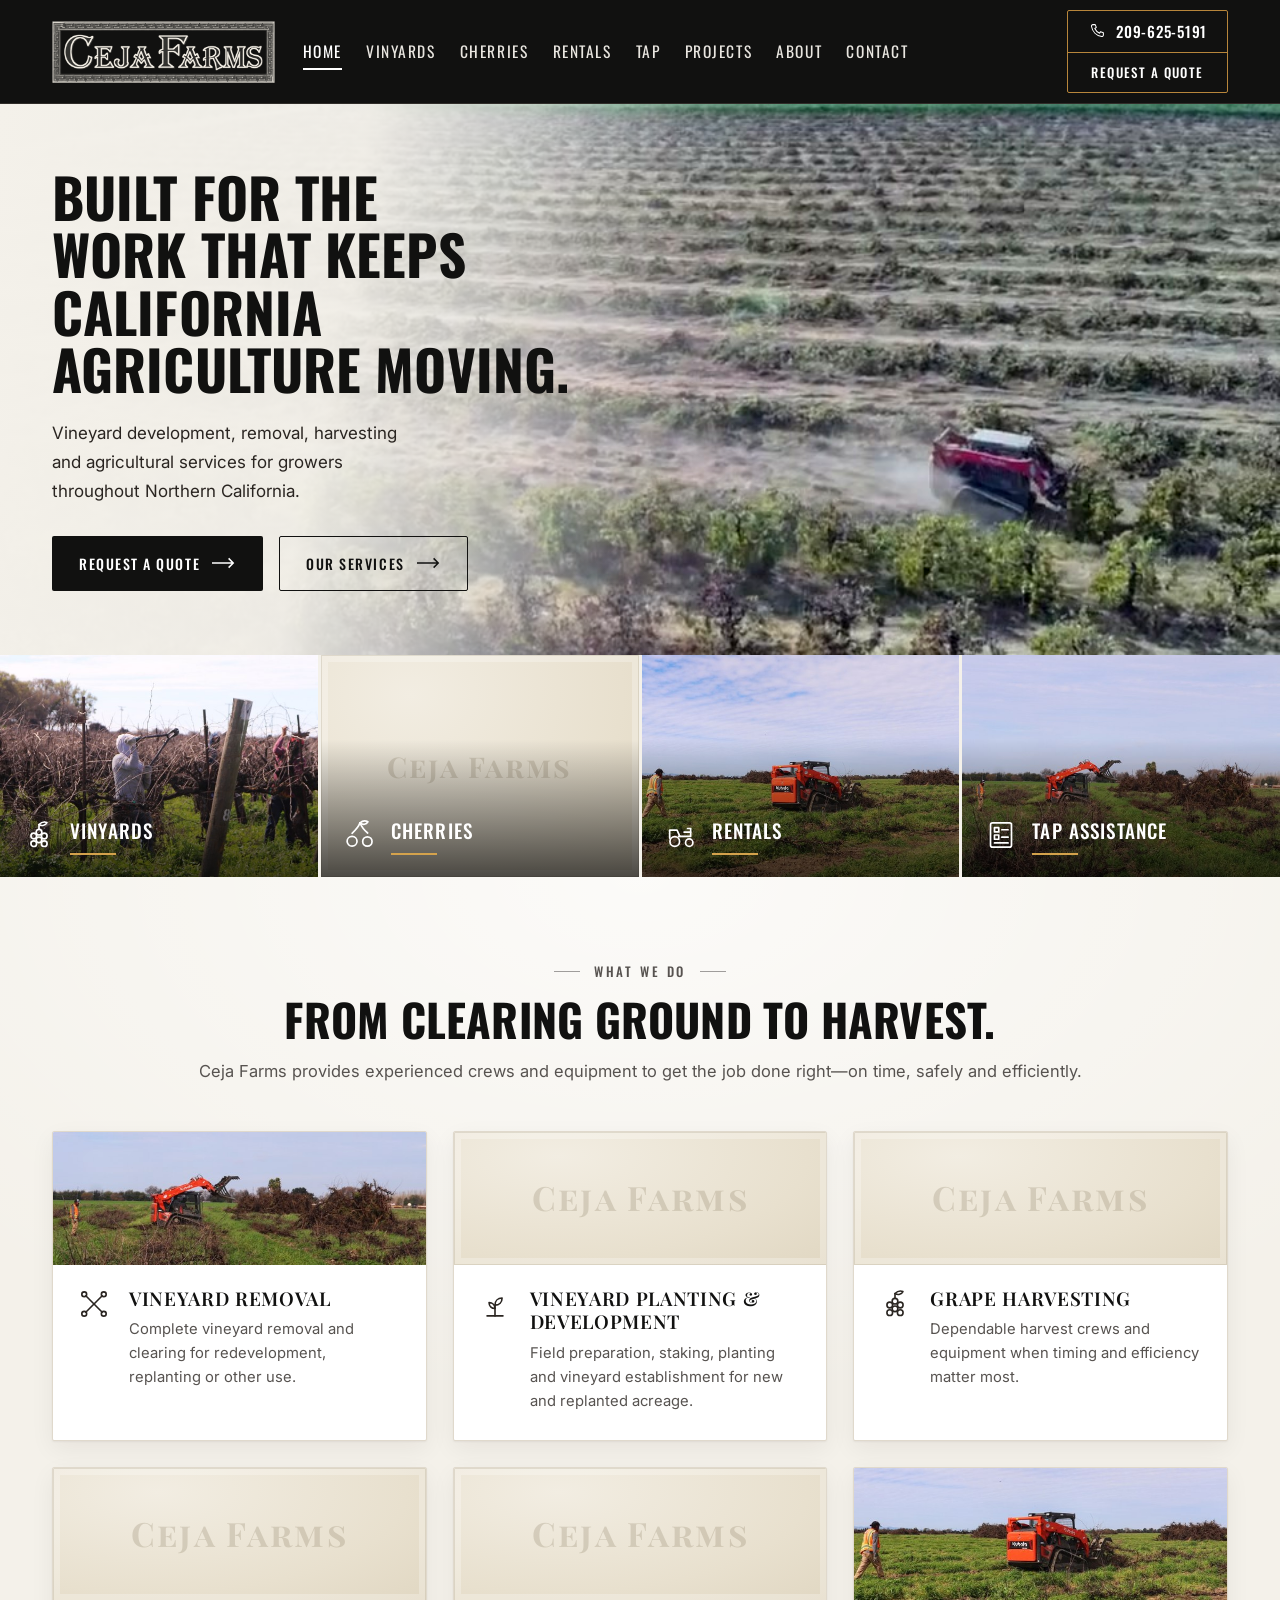
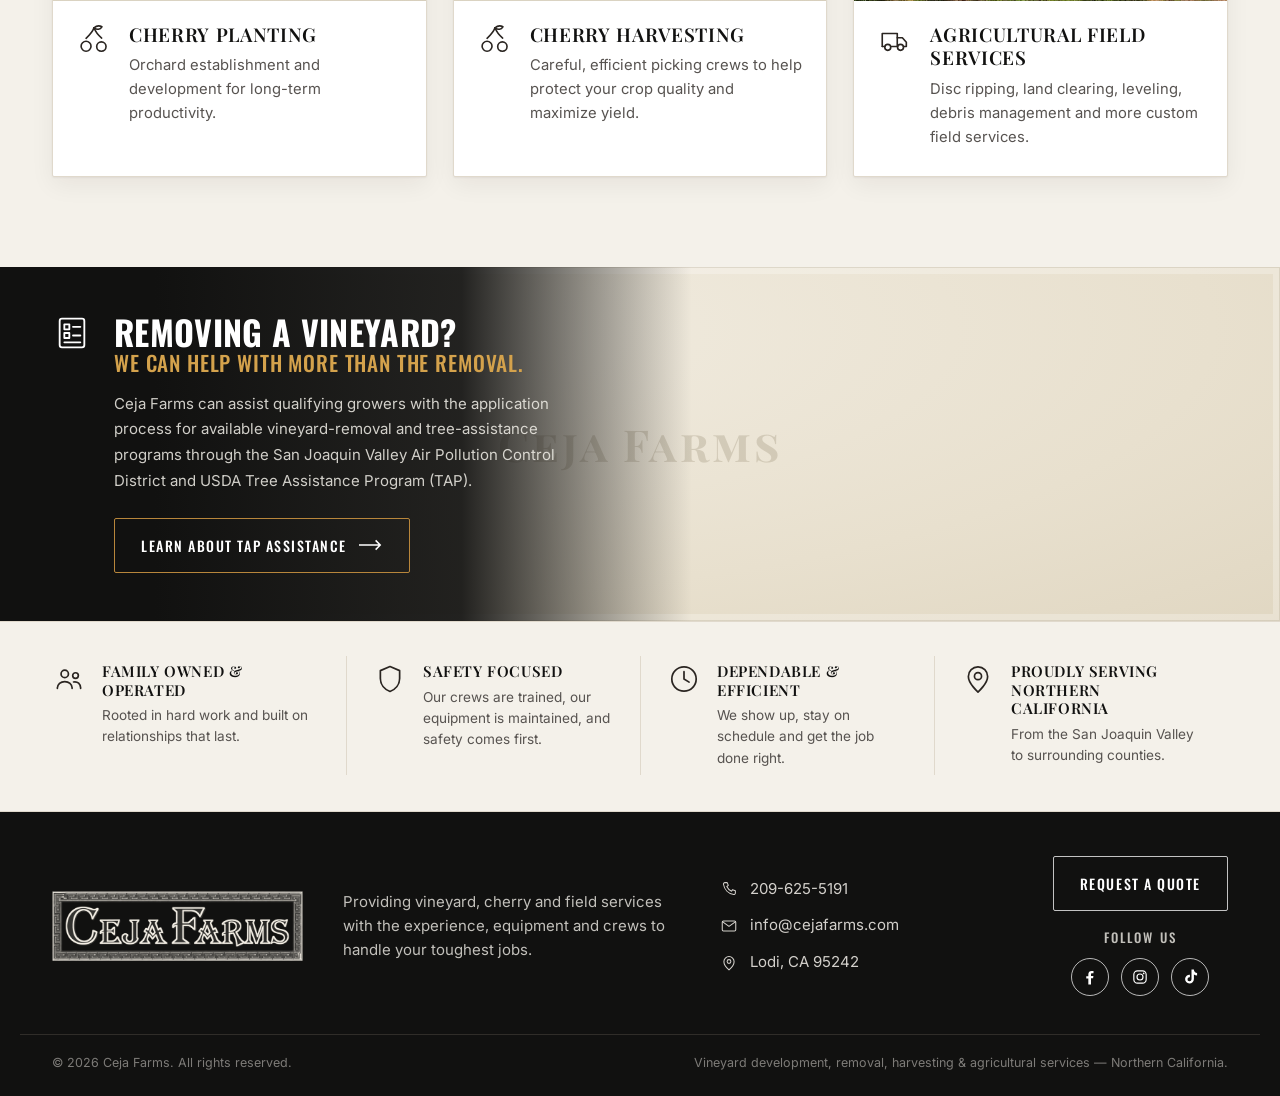
==== commit 6e53ef2a: "Add favicon built from the logo's C monogram The full wordmark is 3.6:1 and turns to mush at 16px, s" ====
--- a/index.html
+++ b/index.html
@@ -5,6 +5,12 @@
 <meta name="viewport" content="width=device-width, initial-scale=1">
 <title>Ceja Farms &mdash; Vineyard Development, Removal &amp; Harvesting | Northern California</title>
 <meta name="description" content="Ceja Farms provides vineyard development, removal, harvesting, cherry farming, equipment rentals and TAP assistance for growers throughout Northern California.">
+
+<link rel="icon" href="favicon.ico" sizes="any">
+<link rel="icon" type="image/png" sizes="32x32" href="images/favicon-32.png">
+<link rel="icon" type="image/png" sizes="16x16" href="images/favicon-16.png">
+<link rel="apple-touch-icon" sizes="180x180" href="images/apple-touch-icon.png">
+<meta name="theme-color" content="#141311">
 
 <link rel="preconnect" href="https://fonts.googleapis.com">
 <link rel="preconnect" href="https://fonts.gstatic.com" crossorigin>
--- a/css/styles.css
+++ b/css/styles.css
@@ -714,31 +714,54 @@
 /* ======================= 12. IMAGE PLACEHOLDERS ======================= */
 /* Base .media rules live in section 3 so component overrides (the absolutely
    positioned hero/callout backgrounds) win the cascade. */
+/* A photo slot waiting on its picture. Reads as an intentional branded panel
+   rather than a broken image: warm paper gradient, hairline frame, and the
+   wordmark set quietly in the middle at a size relative to the slot itself.
+   The expected filename stays in data-ph for reference — add the class
+   "show-slots" to <body> to surface those labels while dropping photos in. */
 .media.is-placeholder {
+  container-type: inline-size;
+  display: grid;
+  place-items: center;
   background:
-    repeating-linear-gradient(45deg,
-      rgba(180, 165, 138, .16) 0 12px,
-      rgba(180, 165, 138, 0) 12px 24px),
-    linear-gradient(140deg, #e7e0d1 0%, #d9d0bd 100%);
-  box-shadow: inset 0 0 0 1px rgba(120, 104, 76, .28);
+    radial-gradient(115% 130% at 28% 18%, #f2ede2 0%, #e8e0ce 58%, #ded4be 100%);
+  box-shadow:
+    inset 0 0 0 1px rgba(120, 104, 76, .16),
+    inset 0 0 0 7px rgba(255, 255, 255, .25);
 }
 .media.is-placeholder img { display: none; }
+
+.media.is-placeholder::before {
+  content: "Ceja Farms";
+  font-family: var(--font-serif);
+  font-weight: 700;
+  font-variant-caps: small-caps;
+  font-size: clamp(12px, 9cqw, 44px);
+  letter-spacing: .07em;
+  line-height: 1;
+  white-space: nowrap;
+  color: rgba(109, 93, 66, .2);
+  user-select: none;
+}
+
+/* Filename + expected size: hidden unless <body class="show-slots"> */
 .media.is-placeholder::after {
   content: attr(data-ph);
+  display: none;
   position: absolute;
-  inset: 0;
-  display: flex;
-  align-items: center;
-  justify-content: center;
-  padding: 10px 14px;
+  left: 0;
+  right: 0;
+  bottom: 8px;
+  padding: 0 10px;
   font-family: var(--font-body);
-  font-size: 12px;
+  font-size: 11.5px;
   font-weight: 500;
-  letter-spacing: .04em;
-  line-height: 1.45;
+  letter-spacing: .03em;
+  line-height: 1.4;
   text-align: center;
-  color: #6b5c40;
-}
+  color: rgba(107, 92, 64, .8);
+}
+.show-slots .media.is-placeholder::after { display: block; }
 
 /* =========================================================================
    INTERIOR PAGE COMPONENTS
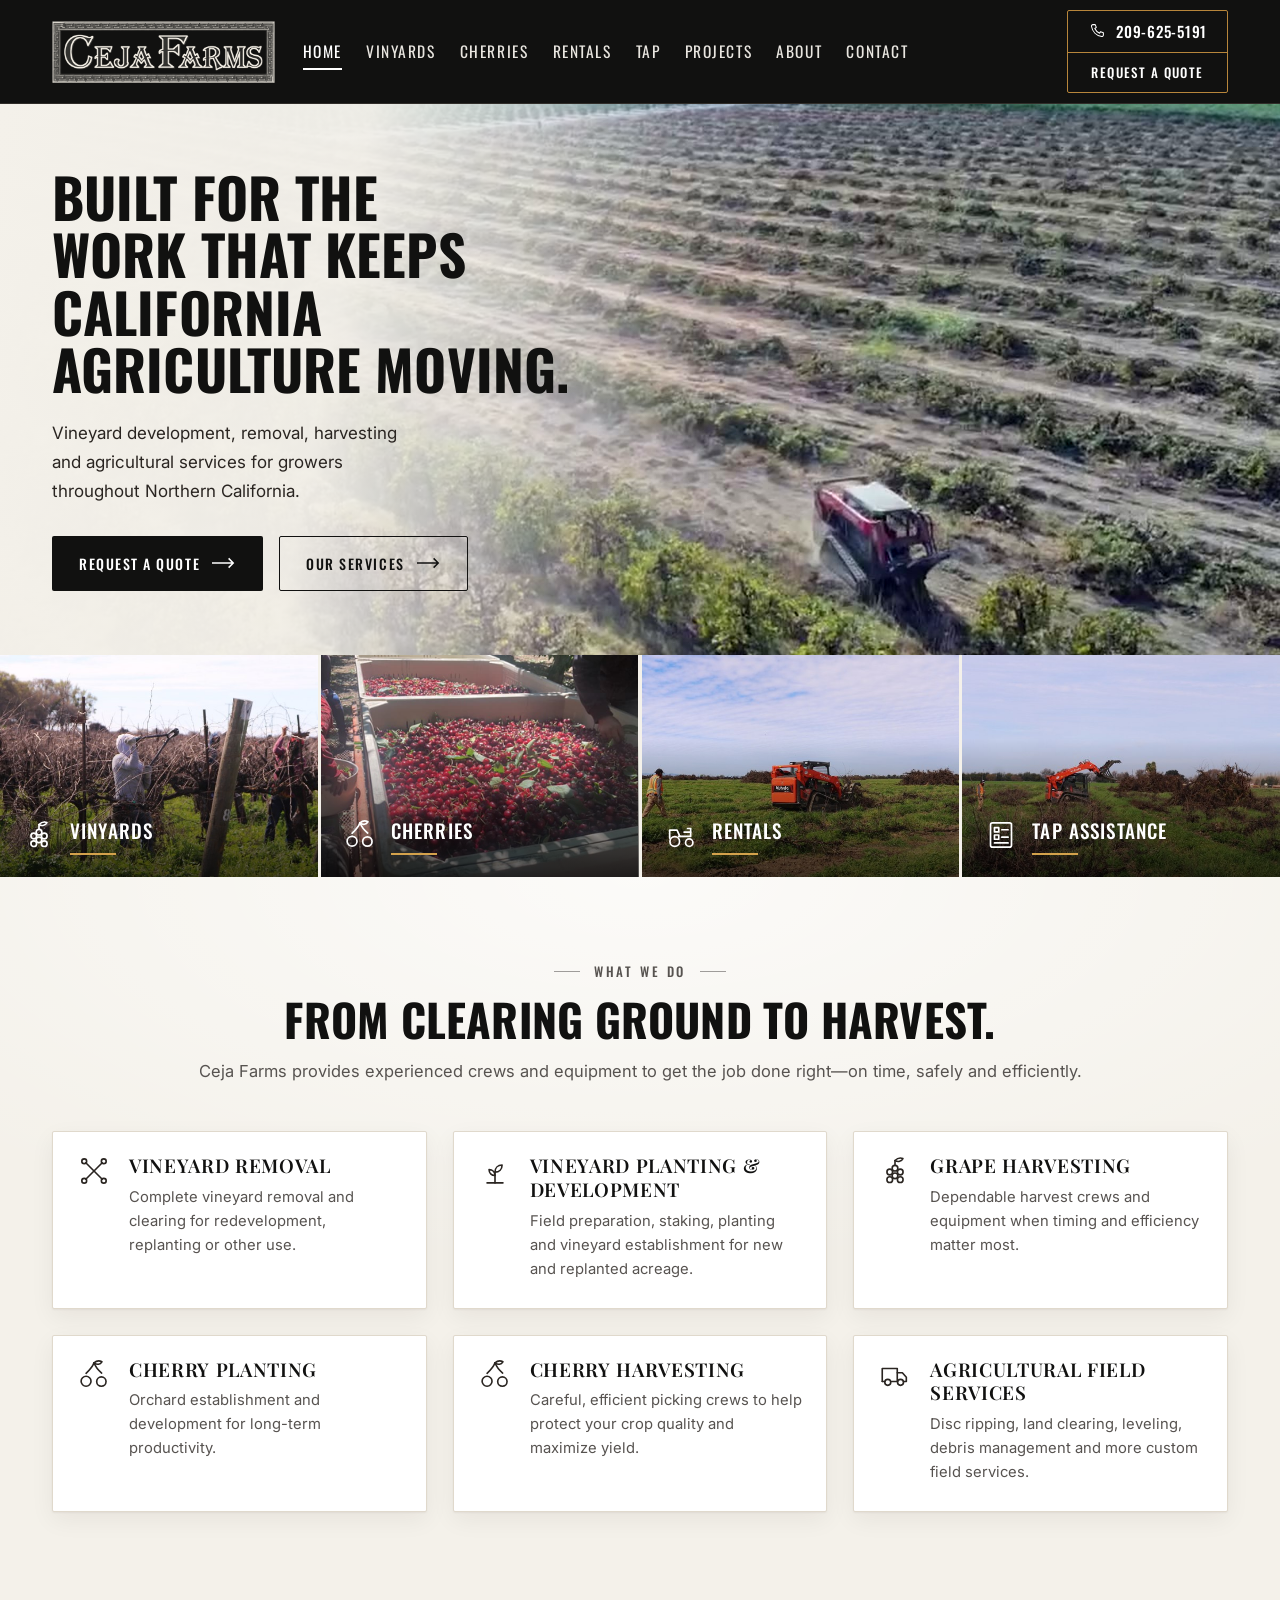
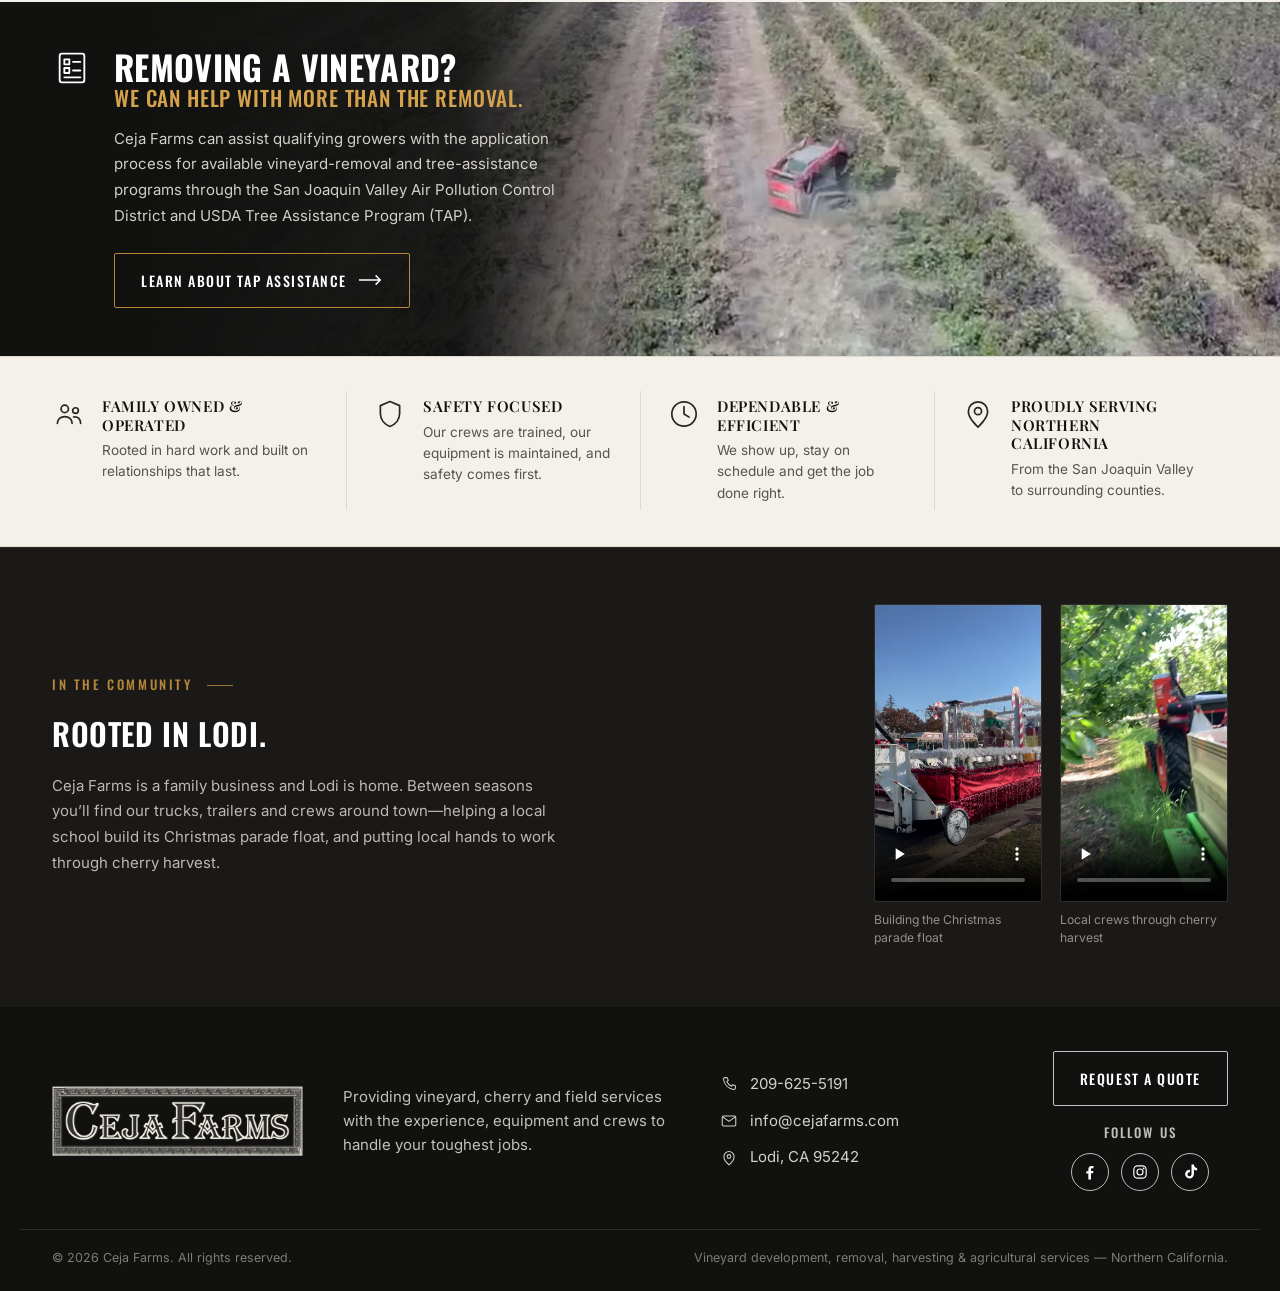
==== commit b798e1a5: "Swap the hero to a still, add harvest and community video, drop placeholders Home hero: the backgrou" ====
--- a/index.html
+++ b/index.html
@@ -63,15 +63,9 @@
 
   <!-- ================================= HERO ================================= -->
   <section class="hero">
-    <div class="hero__media media" data-ph="hero-vineyard-removal-poster.jpg &middot; 960 &times; 540">
-      <img src="images/hero-vineyard-removal-poster.jpg" alt="Aerial view of a vineyard being removed, with pulled vines windrowed between the rows">
-      <!-- The source is attached by js/main.js on wide screens only, so phones
-           never download it and keep the still above instead. -->
-      <video class="hero__video" id="heroVideo"
-             data-mp4="video/hero-vineyard-removal.mp4"
-             poster="images/hero-vineyard-removal-poster.jpg"
-             muted loop playsinline preload="none"
-             aria-hidden="true" tabindex="-1"></video>
+    <div class="hero__media media">
+      <img src="images/hero-vineyard-removal.jpg" width="1920" height="1080" fetchpriority="high"
+           alt="Aerial view of a vineyard being removed, with pulled vines windrowed between the rows">
     </div>
     <div class="hero__scrim" aria-hidden="true"></div>
 
@@ -101,7 +95,7 @@
 
     <a class="feature" href="cherries.html">
       <div class="feature__media media" data-ph="strip-cherries.jpg &middot; 800 &times; 560">
-        <img src="images/strip-cherries.jpg" alt="Ripe cherries hanging on the branch">
+        <img src="images/strip-cherries.jpg" alt="Bins of freshly picked cherries at the edge of the orchard">
       </div>
       <div class="feature__label">
         <svg class="ico ico--lg" viewBox="0 0 24 24" aria-hidden="true"><path d="M12 3.4c-1.2 3.4-3.6 5.6-5.6 7.4"/><path d="M12 3.4c1.3 3.4 3.4 5.6 5.4 7.2"/><path d="M12 3.4c1.9-1.6 4-1.6 5.6-.7-1.2 1.9-3.4 2.4-5.6.7Z"/><circle cx="6.4" cy="16.4" r="3.5"/><circle cx="17.2" cy="16.6" r="3.3"/></svg>
@@ -227,7 +221,7 @@
   <!-- =============================== TAP CALLOUT =============================== -->
   <section class="callout">
     <div class="callout__media media" data-ph="tap-vineyard-sunset.jpg &middot; 1800 &times; 800">
-      <img src="images/tap-vineyard-sunset.jpg" alt="Vineyard at sunset with a tractor working the rows">
+      <img src="images/tap-vineyard-sunset.jpg" alt="Aerial view of a vineyard block being pulled row by row">
     </div>
 
     <div class="container">
@@ -276,6 +270,43 @@
           <h3 class="trust__title">Proudly Serving Northern California</h3>
           <p>From the San Joaquin Valley to surrounding counties.</p>
         </div>
+      </div>
+
+    </div>
+  </section>
+
+  <!-- ============================ COMMUNITY FOOTNOTE ============================ -->
+  <section class="community" aria-labelledby="communityTitle">
+    <div class="container community__inner">
+
+      <div class="community__copy">
+        <p class="eyebrow eyebrow--gold">In the Community<span class="eyebrow__rule"></span></p>
+        <h2 class="community__title" id="communityTitle">Rooted in Lodi.</h2>
+        <p>Ceja Farms is a family business and Lodi is home. Between seasons you&rsquo;ll find our trucks, trailers and crews around town&mdash;helping a local school build its Christmas parade float, and putting local hands to work through cherry harvest.</p>
+      </div>
+
+      <div class="community__clips">
+        <figure class="community__clip">
+          <video controls preload="none" playsinline
+                 poster="images/community-lodi-parade-poster.jpg"
+                 width="608" height="1080"
+                 aria-label="Decorating a Christmas parade float and truck for a local school">
+            <source src="video/community-lodi-parade.mp4" type="video/mp4">
+            Your browser can&rsquo;t play this video. <a href="video/community-lodi-parade.mp4">Download it instead</a>.
+          </video>
+          <figcaption>Building the Christmas parade float</figcaption>
+        </figure>
+
+        <figure class="community__clip">
+          <video controls preload="none" playsinline
+                 poster="images/community-harvest-crews-poster.jpg"
+                 width="608" height="1080"
+                 aria-label="Tractor hauling bins of freshly picked cherries past the harvest crew">
+            <source src="video/community-harvest-crews.mp4" type="video/mp4">
+            Your browser can&rsquo;t play this video. <a href="video/community-harvest-crews.mp4">Download it instead</a>.
+          </video>
+          <figcaption>Local crews through cherry harvest</figcaption>
+        </figure>
       </div>
 
     </div>
--- a/css/styles.css
+++ b/css/styles.css
@@ -711,47 +711,75 @@
   color: rgba(233, 230, 224, .5);
 }
 
-/* ======================= 12. IMAGE PLACEHOLDERS ======================= */
-/* Base .media rules live in section 3 so component overrides (the absolutely
-   positioned hero/callout backgrounds) win the cascade. */
-/* A photo slot waiting on its picture. Reads as an intentional branded panel
-   rather than a broken image: warm paper gradient, hairline frame, and the
-   wordmark set quietly in the middle at a size relative to the slot itself.
-   The expected filename stays in data-ph for reference — add the class
-   "show-slots" to <body> to surface those labels while dropping photos in. */
-.media.is-placeholder {
-  container-type: inline-size;
+/* ======================= 12. EMPTY PHOTO SLOTS ======================= */
+/* Nothing here draws a "placeholder". A slot whose photo hasn't landed yet
+   either disappears entirely (content photos — cards, galleries, photo
+   grids, texture overlays) or becomes a brand-toned surface that reads as
+   part of the page (the big background bands, where something has to sit
+   behind the copy).
+
+   Drop the real photo into /images using the filename in data-ph and the
+   slot comes back on its own — no markup changes. Add the class
+   "show-slots" to <body> to light the empty ones up while you work.
+   Base .media rules live in section 3 so component overrides (the
+   absolutely positioned hero/callout backgrounds) win the cascade. */
+.media.is-placeholder { background: transparent; }
+.media.is-placeholder img { display: none; }
+
+/* --- Content photos: the slot goes away --- */
+.gallery__item.is-placeholder,
+.photo-grid .media.is-placeholder,
+.owner__photo.is-placeholder,
+.statband__bg.is-placeholder,
+.eligible__bg.is-placeholder,
+.card__media.is-placeholder,
+.project__media.is-placeholder { display: none; }
+
+/* Card and project photos are dropped as a set, so a row never ends up half
+   photographed and half not — the cards simply read as text cards until the
+   whole set is shot. */
+.cards:has(.card__media.is-placeholder) .card__media,
+.projects__grid:has(.project__media.is-placeholder) .project__media { display: none; }
+
+/* --- Background bands: a brand-toned surface instead of a photo --- */
+.hero__media.is-placeholder,
+.page-hero__media.is-placeholder,
+.split__media.is-placeholder {
+  background:
+    radial-gradient(120% 120% at 78% 22%, rgba(212, 162, 76, .20) 0%, rgba(212, 162, 76, 0) 58%),
+    linear-gradient(112deg, var(--cream) 0%, var(--cream-deep) 44%, #ded2b8 74%, #cdbf9f 100%);
+}
+
+/* The callout sits on black with a dark panel over it; keep it dark. */
+.callout__media.is-placeholder {
+  background:
+    radial-gradient(120% 130% at 82% 18%, rgba(212, 162, 76, .22) 0%, rgba(212, 162, 76, 0) 62%),
+    linear-gradient(112deg, var(--black) 0%, #1e1c18 52%, #2b261c 100%);
+}
+
+/* Feature-strip tiles carry white type over a bottom scrim, so they need a
+   dark tile rather than a light one. */
+.feature__media.is-placeholder {
+  background: linear-gradient(158deg, #2c2720 0%, #1a1714 100%);
+}
+
+/* Layout compensation: where a hidden slot would otherwise leave a hole,
+   the surviving content takes the whole width. */
+.drives__grid:has(.photo-grid .media.is-placeholder) { grid-template-columns: minmax(0, 1fr); }
+.owner__grid:has(.owner__photo.is-placeholder) { grid-template-columns: minmax(0, 1.1fr) minmax(0, .9fr); }
+
+/* --- Working view: <body class="show-slots"> labels what's still missing --- */
+.show-slots .media.is-placeholder,
+.show-slots .cards:has(.card__media.is-placeholder) .card__media.is-placeholder,
+.show-slots .projects__grid:has(.project__media.is-placeholder) .project__media.is-placeholder {
   display: grid;
   place-items: center;
-  background:
-    radial-gradient(115% 130% at 28% 18%, #f2ede2 0%, #e8e0ce 58%, #ded4be 100%);
-  box-shadow:
-    inset 0 0 0 1px rgba(120, 104, 76, .16),
-    inset 0 0 0 7px rgba(255, 255, 255, .25);
-}
-.media.is-placeholder img { display: none; }
-
-.media.is-placeholder::before {
-  content: "Ceja Farms";
-  font-family: var(--font-serif);
-  font-weight: 700;
-  font-variant-caps: small-caps;
-  font-size: clamp(12px, 9cqw, 44px);
-  letter-spacing: .07em;
-  line-height: 1;
-  white-space: nowrap;
-  color: rgba(109, 93, 66, .2);
-  user-select: none;
-}
-
-/* Filename + expected size: hidden unless <body class="show-slots"> */
-.media.is-placeholder::after {
+  min-height: 60px;
+  background: repeating-linear-gradient(45deg, #ece7dc 0 8px, #e2dacb 8px 16px);
+  box-shadow: inset 0 0 0 1px rgba(120, 104, 76, .3);
+}
+.show-slots .media.is-placeholder::after {
   content: attr(data-ph);
-  display: none;
-  position: absolute;
-  left: 0;
-  right: 0;
-  bottom: 8px;
   padding: 0 10px;
   font-family: var(--font-body);
   font-size: 11.5px;
@@ -759,9 +787,8 @@
   letter-spacing: .03em;
   line-height: 1.4;
   text-align: center;
-  color: rgba(107, 92, 64, .8);
-}
-.show-slots .media.is-placeholder::after { display: block; }
+  color: rgba(107, 92, 64, .9);
+}
 
 /* =========================================================================
    INTERIOR PAGE COMPONENTS
@@ -1874,9 +1901,26 @@
   border-left: 3px solid var(--gold);
   background: rgba(212, 162, 76, .1);
   font-size: 14px;
+  line-height: 1.55;
   color: var(--ink);
 }
 .form__status[hidden] { display: none; }
+.form__status--ok  { border-left-color: #4a7c2f; background: rgba(74, 124, 47, .09); }
+.form__status--err { border-left-color: #a8322b; background: rgba(168, 50, 43, .08); }
+
+/* Off-screen but still readable by assistive tech / submitted with the form */
+.visually-hidden {
+  position: absolute !important;
+  width: 1px;
+  height: 1px;
+  margin: -1px;
+  padding: 0;
+  overflow: hidden;
+  clip: rect(0 0 0 0);
+  clip-path: inset(50%);
+  white-space: nowrap;
+  border: 0;
+}
 
 /* Dark contact details card */
 .info-card {
@@ -1961,26 +2005,12 @@
 .page-cherry .card--tall .card__media { aspect-ratio: 16 / 9; }
 
 /* ============================== VIDEO ==============================
-   Hero background video. Sits inside .hero__media (below the scrim) and is
-   only given a <source> by main.js on wide screens — see js/main.js — so
-   phones never download it and fall back to the poster/photo instead.
+   Inline feature videos. The hero is a still photograph (no background
+   video), so the only <video> elements left are the click-to-play blocks
+   below -- they never autoplay and never download until asked.
    ================================================================= */
-.hero__video {
-  position: absolute;
-  inset: 0;
-  z-index: 1;
-  width: 100%;
-  height: 100%;
-  object-fit: cover;
-  opacity: 0;
-  transition: opacity .9s var(--ease);
-  pointer-events: none;
-}
-.hero__video.is-playing { opacity: 1; }
-
-/* The drone footage is flat and dusty straight off the camera — a light lift,
-   applied to the video and its still fallback so both match. */
-.hero__video,
+
+/* The drone footage is flat and dusty straight off the camera -- a light lift. */
 .hero__media img {
   filter: contrast(1.1) saturate(1.18) brightness(.98);
 }
@@ -2022,10 +2052,83 @@
   background: #000;
 }
 
+.videoblock__copy .videoblock__note,
 .videoblock__note {
   margin: 12px 0 0;
   font-size: 12.8px;
   color: var(--ink-muted);
+}
+
+/* Portrait modifier — phone footage stays phone-shaped instead of being
+   cropped into the 16:9 frame the landscape clips use. */
+.videoblock--portrait .videoblock__inner {
+  grid-template-columns: minmax(0, 1.25fr) minmax(0, .75fr);
+}
+.videoblock--portrait .videoblock__player {
+  max-width: 340px;
+  margin-inline: auto;
+}
+.videoblock--portrait .videoblock__player video {
+  aspect-ratio: 9 / 16;
+  object-fit: contain;
+}
+
+/* ------------------------- Community footnote -------------------------
+   A short band above the footer on the home page. Two vertical clips,
+   click-to-play like every other video on the site — preload="none", so
+   nothing downloads unless a visitor asks for it.
+   -------------------------------------------------------------------- */
+.community {
+  background: var(--black-soft);
+  border-top: 1px solid var(--line-dark);
+  padding: 56px 0 60px;
+  color: rgba(233, 230, 224, .78);
+}
+
+.community__inner {
+  display: grid;
+  grid-template-columns: minmax(0, 1fr) auto;
+  gap: 44px;
+  align-items: center;
+}
+
+.community__title {
+  margin: 0 0 14px;
+  font-family: var(--font-display);
+  font-weight: 600;
+  font-size: clamp(24px, 2.4vw, 32px);
+  letter-spacing: .02em;
+  text-transform: uppercase;
+  color: var(--white);
+}
+
+.community__copy p:last-child {
+  margin: 0;
+  max-width: 56ch;
+  font-size: 15px;
+  line-height: 1.72;
+}
+
+.community__clips { display: flex; gap: 18px; }
+
+.community__clip { margin: 0; width: 168px; }
+
+.community__clip video {
+  display: block;
+  width: 100%;
+  height: auto;
+  aspect-ratio: 9 / 16;
+  object-fit: cover;
+  background: #000;
+  border: 1px solid var(--line-dark);
+  border-radius: var(--radius);
+}
+
+.community__clip figcaption {
+  margin-top: 9px;
+  font-size: 12.2px;
+  line-height: 1.45;
+  color: rgba(233, 230, 224, .58);
 }
 
 /* --------------------------- Footer follow --------------------------- */
@@ -2331,10 +2434,23 @@
 
 /* --- Video --- */
 @media (max-width: 960px) {
-  .videoblock__inner { grid-template-columns: 1fr; gap: 28px; }
+  .videoblock__inner,
+  .videoblock--portrait .videoblock__inner { grid-template-columns: 1fr; gap: 28px; }
+  .videoblock--portrait .videoblock__player { max-width: 300px; margin-inline: 0; }
 }
 @media (max-width: 620px) {
   .videoblock { padding: 48px 0 52px; }
+  .videoblock--portrait .videoblock__player { max-width: none; }
+}
+
+/* --- Community footnote --- */
+@media (max-width: 960px) {
+  .community__inner { grid-template-columns: 1fr; gap: 30px; }
+}
+@media (max-width: 620px) {
+  .community { padding: 44px 0 48px; }
+  .community__clips { gap: 14px; }
+  .community__clip { width: auto; flex: 1 1 0; }
 }
 
 /* --- Motion preferences --- */
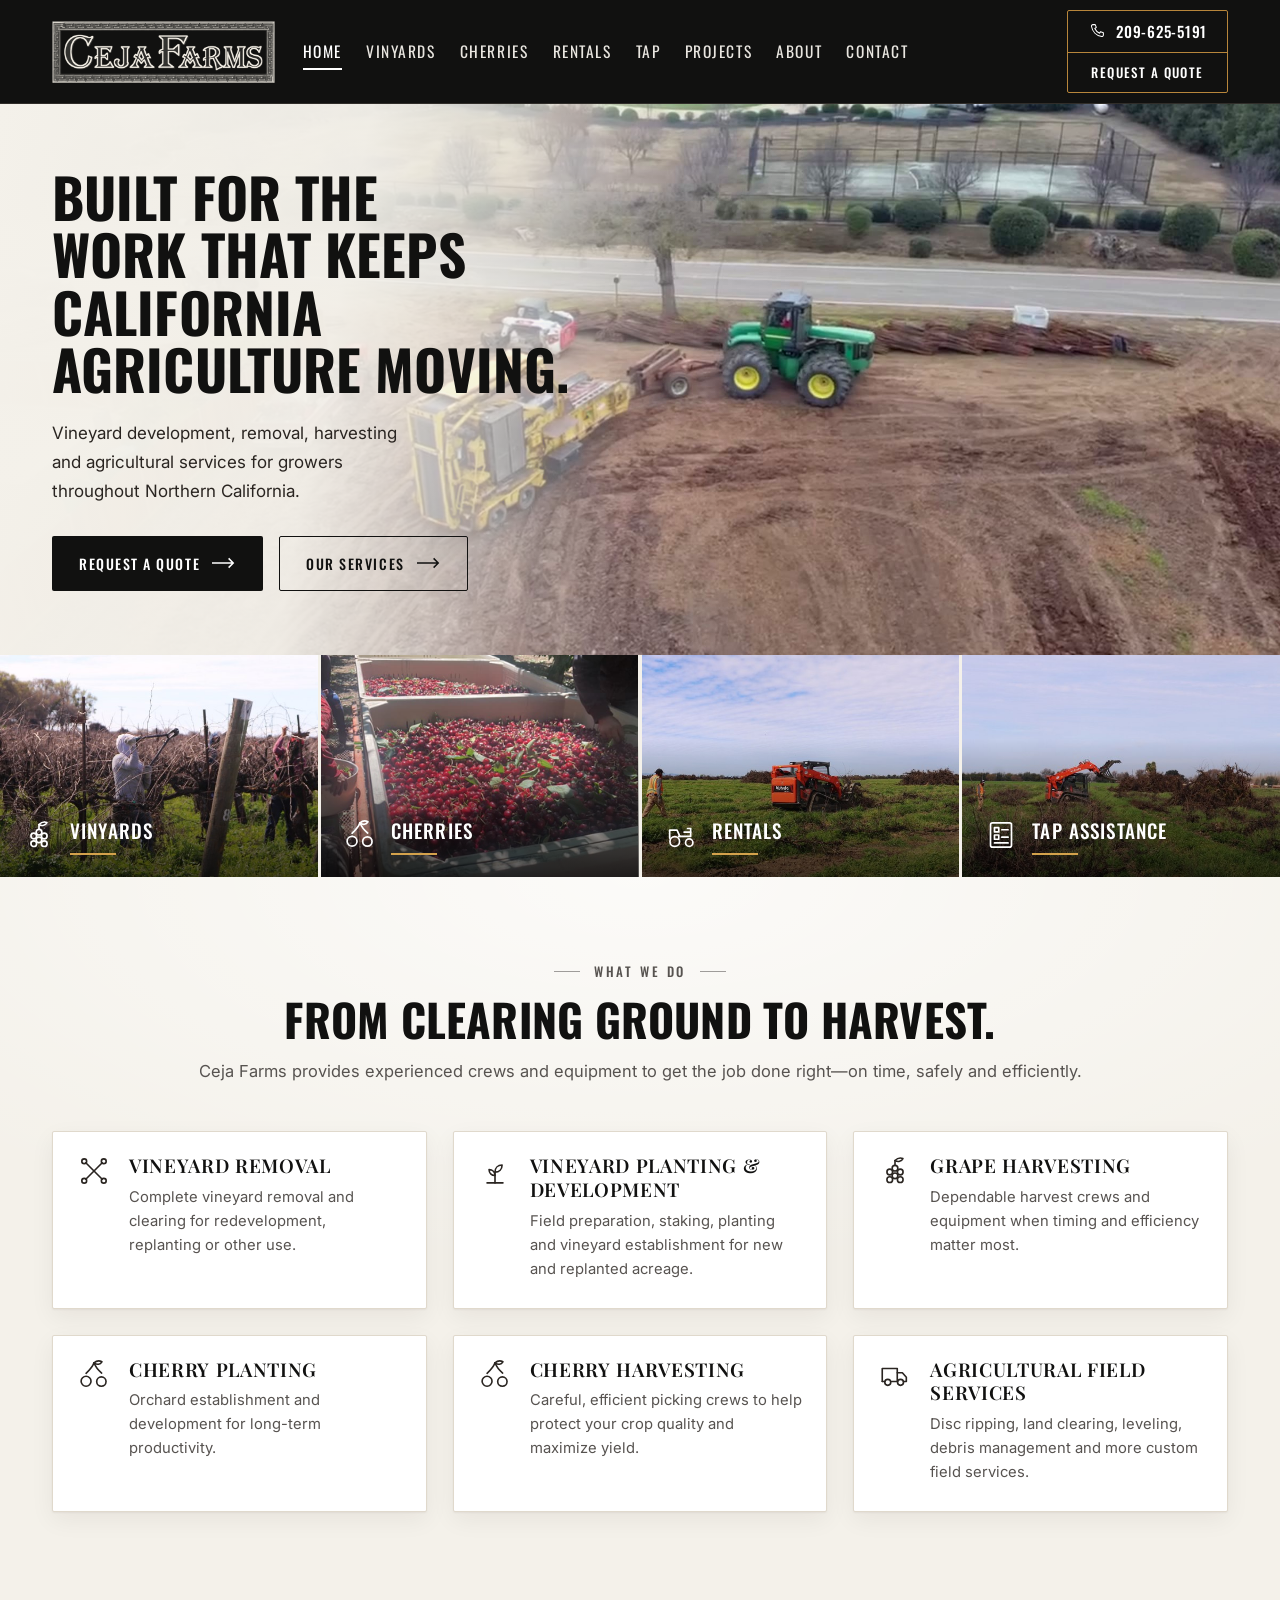
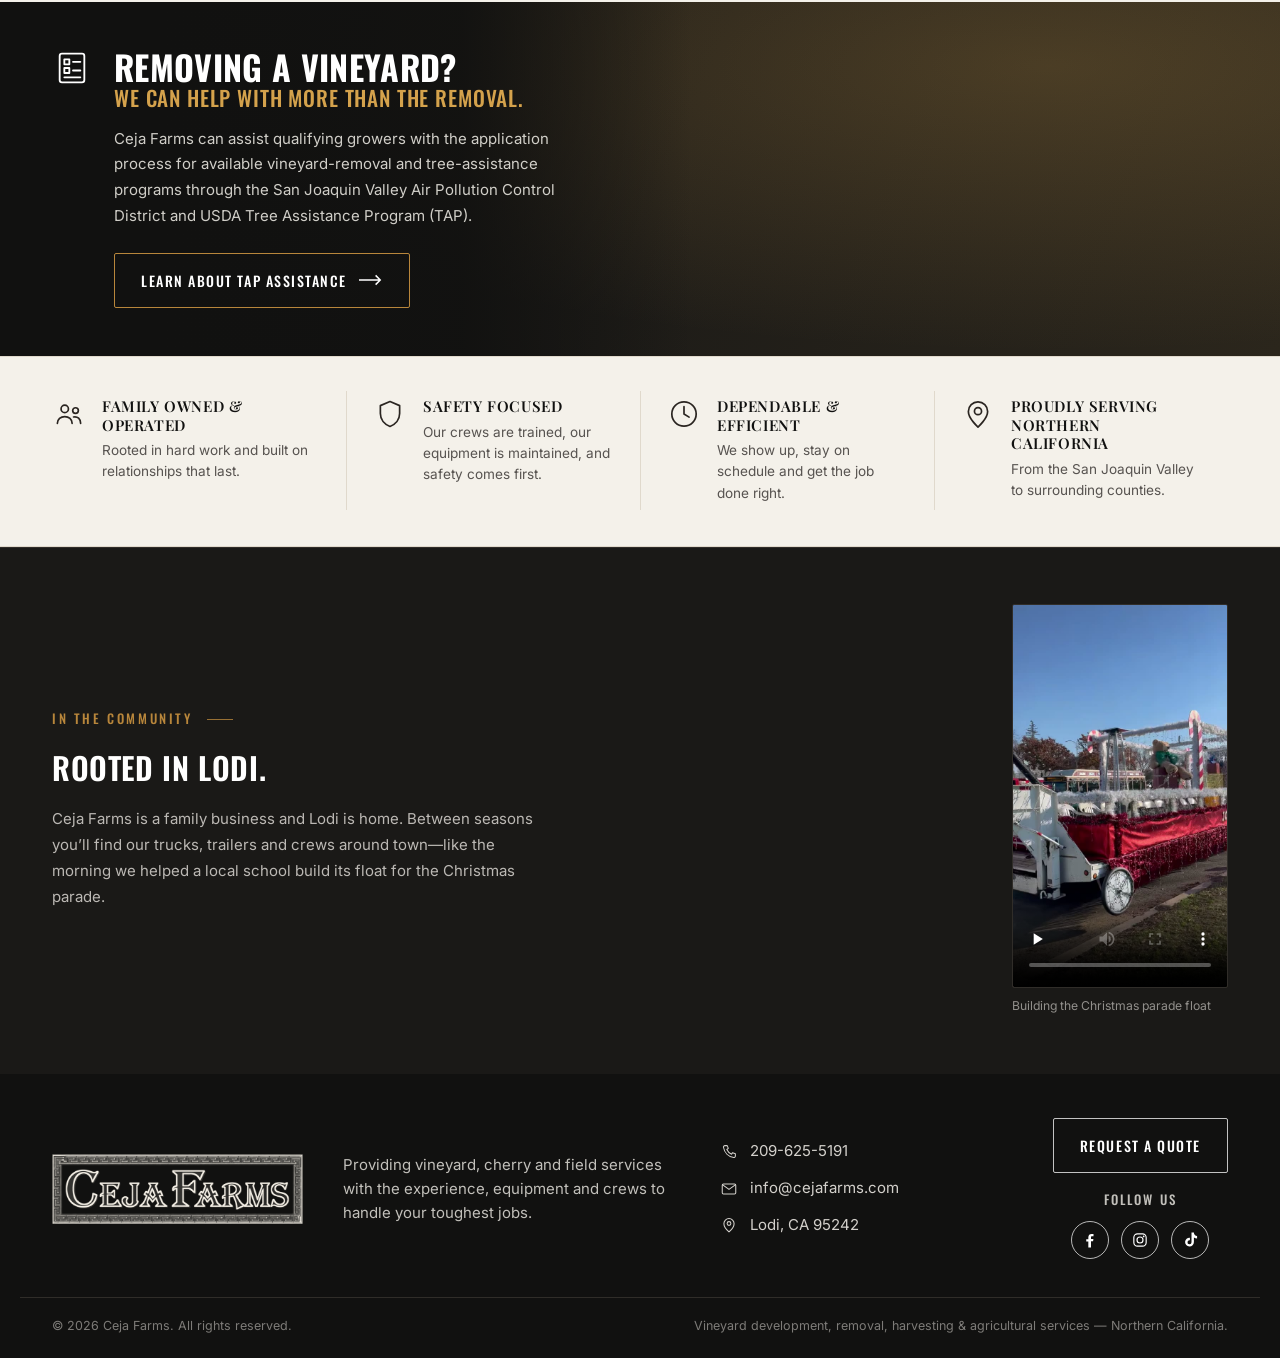
==== commit 32a880b2: "Drop the grainy pulling-vineyard stills and the harvest community clip Every still cut from "pulling" ====
--- a/index.html
+++ b/index.html
@@ -64,8 +64,8 @@
   <!-- ================================= HERO ================================= -->
   <section class="hero">
     <div class="hero__media media">
-      <img src="images/hero-vineyard-removal.jpg" width="1920" height="1080" fetchpriority="high"
-           alt="Aerial view of a vineyard being removed, with pulled vines windrowed between the rows">
+      <img src="images/home-hero.jpg" width="2400" height="1000" fetchpriority="high"
+           alt="Tractor, grinder and skid steer working a cleared block with pulled vines stacked along the road">
     </div>
     <div class="hero__scrim" aria-hidden="true"></div>
 
@@ -282,7 +282,7 @@
       <div class="community__copy">
         <p class="eyebrow eyebrow--gold">In the Community<span class="eyebrow__rule"></span></p>
         <h2 class="community__title" id="communityTitle">Rooted in Lodi.</h2>
-        <p>Ceja Farms is a family business and Lodi is home. Between seasons you&rsquo;ll find our trucks, trailers and crews around town&mdash;helping a local school build its Christmas parade float, and putting local hands to work through cherry harvest.</p>
+        <p>Ceja Farms is a family business and Lodi is home. Between seasons you&rsquo;ll find our trucks, trailers and crews around town&mdash;like the morning we helped a local school build its float for the Christmas parade.</p>
       </div>
 
       <div class="community__clips">
@@ -295,17 +295,6 @@
             Your browser can&rsquo;t play this video. <a href="video/community-lodi-parade.mp4">Download it instead</a>.
           </video>
           <figcaption>Building the Christmas parade float</figcaption>
-        </figure>
-
-        <figure class="community__clip">
-          <video controls preload="none" playsinline
-                 poster="images/community-harvest-crews-poster.jpg"
-                 width="608" height="1080"
-                 aria-label="Tractor hauling bins of freshly picked cherries past the harvest crew">
-            <source src="video/community-harvest-crews.mp4" type="video/mp4">
-            Your browser can&rsquo;t play this video. <a href="video/community-harvest-crews.mp4">Download it instead</a>.
-          </video>
-          <figcaption>Local crews through cherry harvest</figcaption>
         </figure>
       </div>
 
--- a/css/styles.css
+++ b/css/styles.css
@@ -2113,6 +2113,9 @@
 
 .community__clip { margin: 0; width: 168px; }
 
+/* A single clip has room to breathe. */
+.community__clips:has(> :only-child) .community__clip { width: 216px; }
+
 .community__clip video {
   display: block;
   width: 100%;
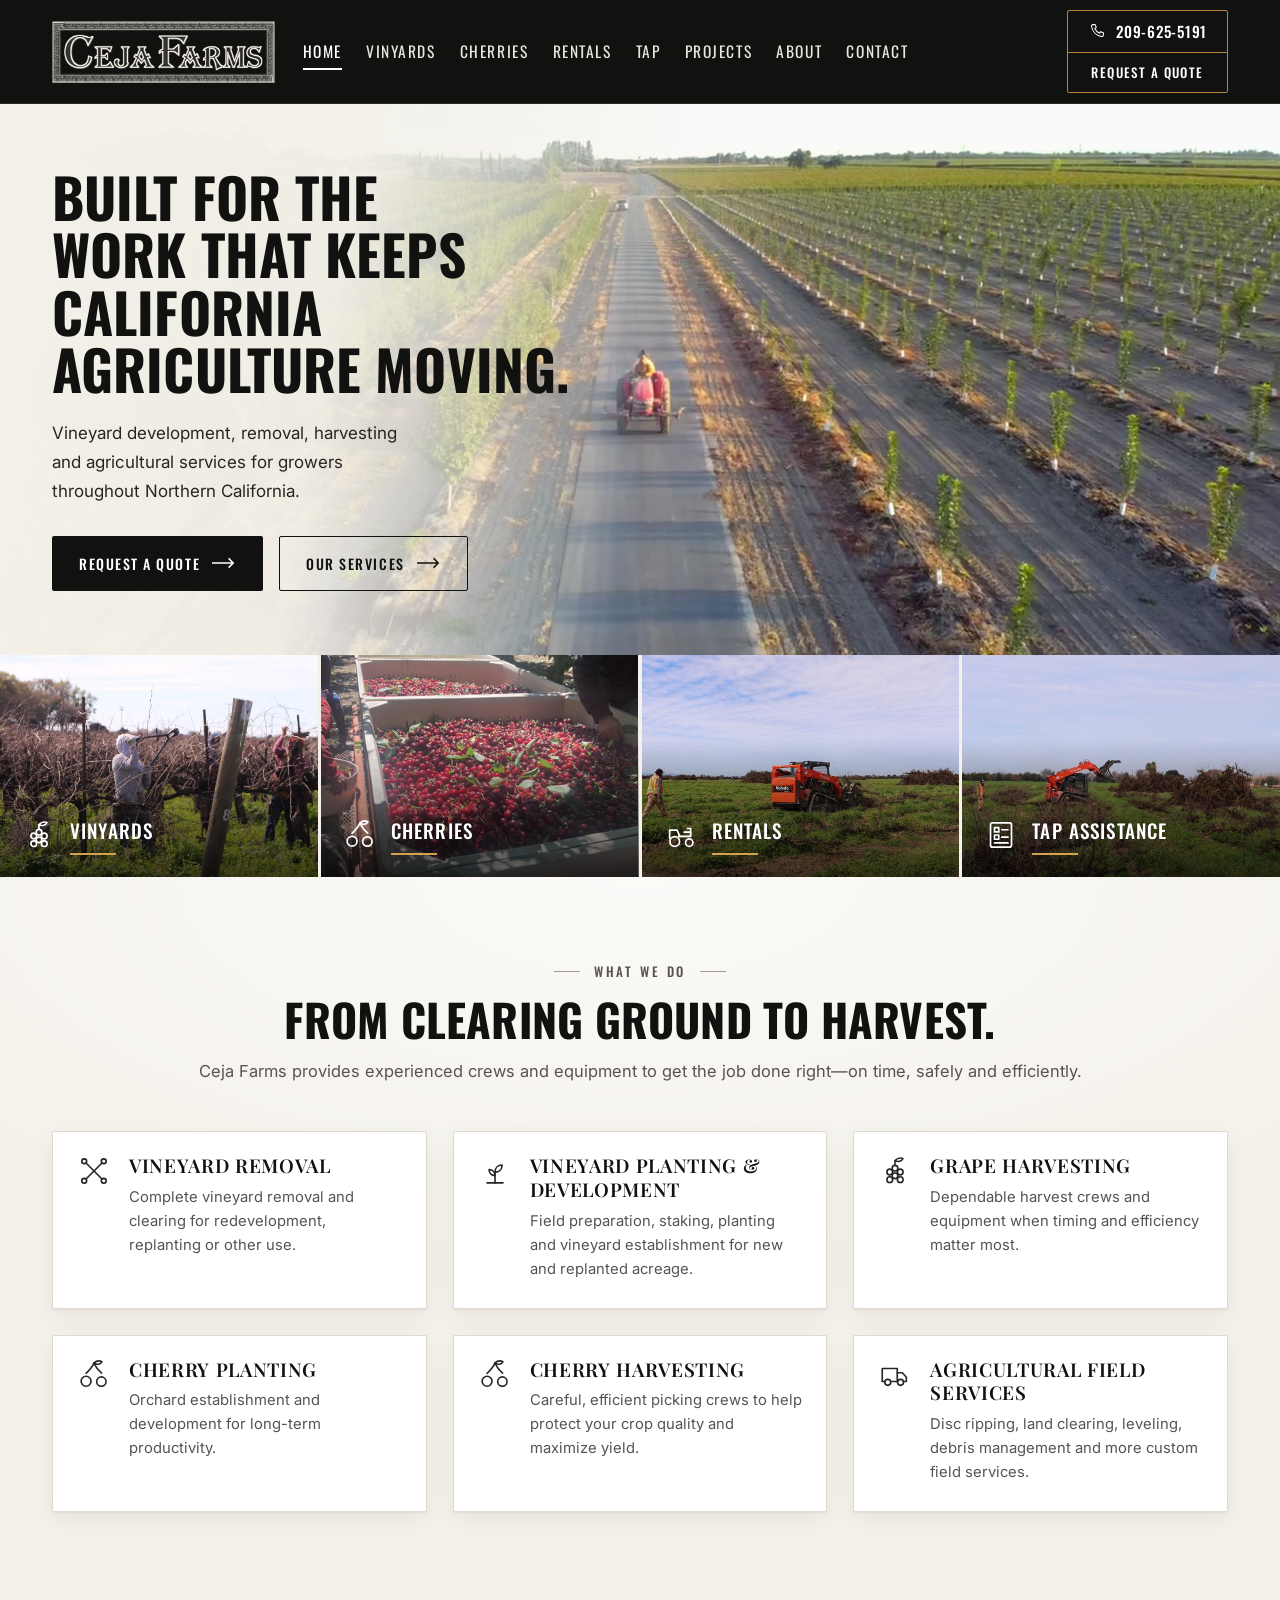
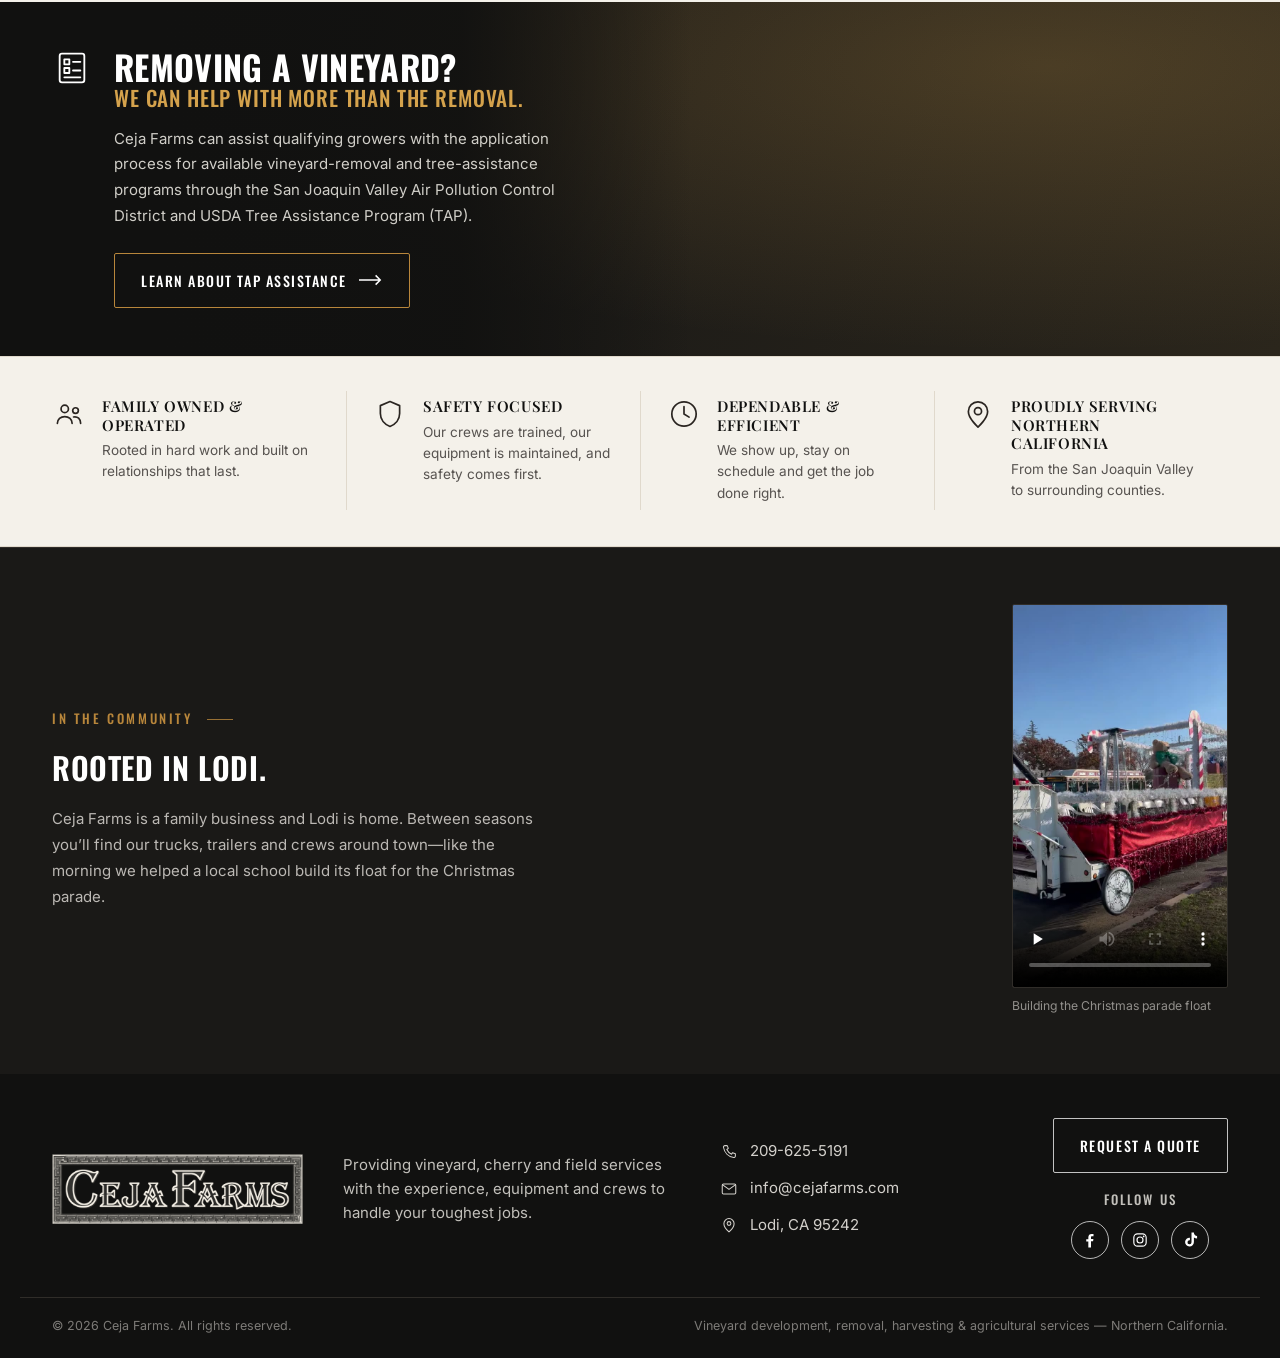
==== commit f0b93cb9: "Add the two Sep drone flights: home hero loop, About flyover, new heroes - Home hero: silent 11s loo" ====
--- a/index.html
+++ b/index.html
@@ -64,10 +64,19 @@
   <!-- ================================= HERO ================================= -->
   <section class="hero">
     <div class="hero__media media">
-      <img src="images/home-hero.jpg" width="2400" height="1000" fetchpriority="high"
-           alt="Tractor, grinder and skid steer working a cleared block with pulled vines stacked along the road">
+      <img src="images/home-hero.jpg" width="1920" height="1080" fetchpriority="high"
+           alt="Tractor heading down a farm road at sunrise between young cherry orchards">
+      <!-- Silent drone loop over the still above. main.js only attaches the
+           sources for visitors without reduced-motion or data-saver on. -->
+      <video class="hero__video" muted loop playsinline preload="none" aria-hidden="true" tabindex="-1">
+        <source data-src="video/home-hero-loop.mp4" type="video/mp4">
+      </video>
     </div>
     <div class="hero__scrim" aria-hidden="true"></div>
+    <button class="hero__motion" type="button" aria-label="Pause background video" hidden>
+      <svg class="hero__motion-pause" viewBox="0 0 24 24" aria-hidden="true"><path d="M8.5 5.5v13M15.5 5.5v13"/></svg>
+      <svg class="hero__motion-play" viewBox="0 0 24 24" aria-hidden="true"><path d="M8 5.2v13.6L19 12Z"/></svg>
+    </button>
 
     <div class="container hero__inner">
       <div class="hero__content">
--- a/css/styles.css
+++ b/css/styles.css
@@ -2005,15 +2005,65 @@
 .page-cherry .card--tall .card__media { aspect-ratio: 16 / 9; }
 
 /* ============================== VIDEO ==============================
-   Inline feature videos. The hero is a still photograph (no background
-   video), so the only <video> elements left are the click-to-play blocks
-   below -- they never autoplay and never download until asked.
+   The home hero runs a short silent drone loop over its still photo; every
+   other <video> is a click-to-play block that never downloads until asked.
    ================================================================= */
 
 /* The drone footage is flat and dusty straight off the camera -- a light lift. */
-.hero__media img {
+.hero__media img,
+.hero__video {
   filter: contrast(1.1) saturate(1.18) brightness(.98);
 }
+
+/* The loop is cut from the same frame as the still, so it fades in over the
+   photo without a jump. It stays invisible until it is actually playing --
+   if it never loads (reduced motion, data saver, no JS), the still is all
+   anyone sees. */
+.hero__video {
+  position: absolute;
+  inset: 0;
+  width: 100%;
+  height: 100%;
+  object-fit: cover;
+  opacity: 0;
+  transition: opacity .8s var(--ease);
+}
+.hero__video.is-playing { opacity: 1; }
+
+/* Pause/play for the loop (WCAG 2.2.2) -- small, bottom-right, off the copy. */
+.hero__motion {
+  position: absolute;
+  right: var(--gutter);
+  bottom: 18px;
+  z-index: 3;
+  display: grid;
+  place-items: center;
+  width: 40px;
+  height: 40px;
+  padding: 0;
+  border: 1px solid rgba(255, 255, 255, .55);
+  border-radius: 50%;
+  background: rgba(17, 17, 16, .45);
+  color: var(--white);
+  cursor: pointer;
+  transition: background .2s var(--ease);
+}
+.hero__motion:hover { background: rgba(17, 17, 16, .7); }
+.hero__motion:focus-visible { outline: 2px solid var(--gold); outline-offset: 3px; }
+.hero__motion[hidden] { display: none; }
+.hero__motion svg {
+  width: 18px;
+  height: 18px;
+  fill: none;
+  stroke: currentColor;
+  stroke-width: 2.2;
+  stroke-linecap: round;
+  stroke-linejoin: round;
+}
+.hero__motion-play { fill: currentColor !important; stroke-width: 1.2 !important; }
+.hero__motion .hero__motion-play,
+.hero__motion.is-paused .hero__motion-pause { display: none; }
+.hero__motion.is-paused .hero__motion-play { display: block; }
 
 /* ---------------------- Inline feature video block ---------------------- */
 .videoblock {
@@ -2222,6 +2272,19 @@
   .hero__title { max-width: none; }
   .hero__lede { max-width: 46ch; }
 
+  /* Phones: stretched behind the whole stacked hero, the footage is cropped
+     to a sliver and its subject sits under the headline. Pin it to a band
+     below the buttons instead, so the tractor stays in frame. */
+  .hero__media { top: auto; height: 340px; }
+  .hero__scrim {
+    background: linear-gradient(
+      180deg,
+      var(--cream) 0%,
+      var(--cream) calc(100% - 340px),
+      rgba(244, 241, 234, 0) calc(100% - 250px)
+    );
+  }
+
   .callout__panel {
     max-width: none;
     padding: 40px 0 44px;
@@ -2247,6 +2310,15 @@
   .hero__cta { flex-direction: column; align-items: stretch; }
   .hero__cta .btn { justify-content: center; }
   .hero__content { padding-bottom: 240px; }
+  .hero__media { height: 280px; }
+  .hero__scrim {
+    background: linear-gradient(
+      180deg,
+      var(--cream) 0%,
+      var(--cream) calc(100% - 280px),
+      rgba(244, 241, 234, 0) calc(100% - 200px)
+    );
+  }
 
   .trust__grid { grid-template-columns: 1fr; gap: 22px; }
   .trust__item { border-left: 0; padding-left: 0; }
